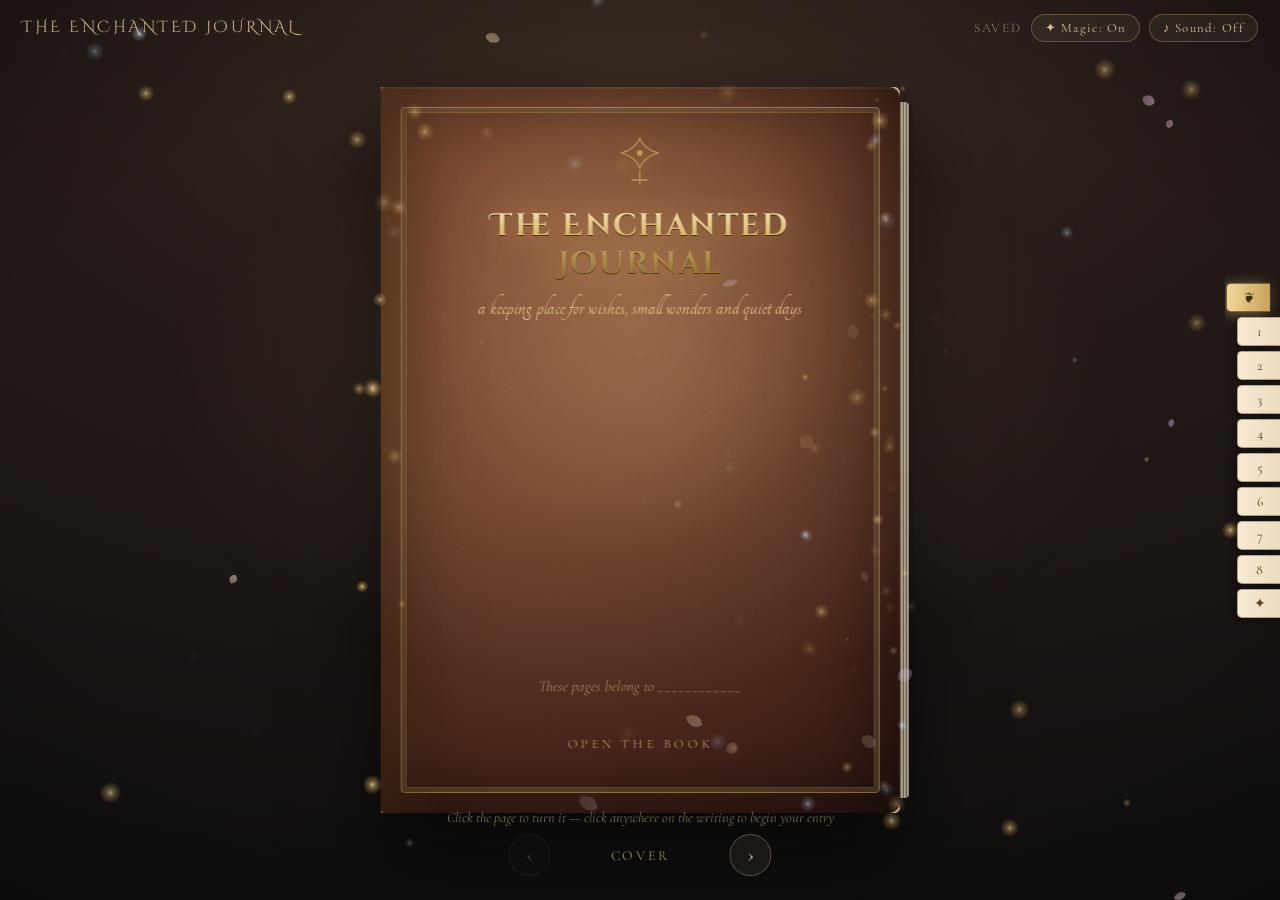
==== index.html @ a92bf06d "The Enchanted Journal — vintage animated web diary Realistic 3-D page flip, editable pages saved to " ====
<!DOCTYPE html>
<html lang="en">
<head>
<meta charset="utf-8">
<meta name="viewport" content="width=device-width, initial-scale=1, viewport-fit=cover">
<title>The Enchanted Journal</title>
<meta name="description" content="A vintage animated web journal — write on every page, turn the leaves, and watch petals and stardust drift across the spread.">
<link rel="preconnect" href="https://fonts.googleapis.com">
<link rel="preconnect" href="https://fonts.gstatic.com" crossorigin>
<link href="https://fonts.googleapis.com/css2?family=Cinzel+Decorative:wght@400;700&family=Cormorant+Garamond:ital,wght@0,400;0,500;0,600;1,400&family=Tangerine:wght@400;700&display=swap" rel="stylesheet">
<link rel="stylesheet" href="styles.css">
</head>
<body>

<canvas id="fx" aria-hidden="true"></canvas>

<div class="vignette" aria-hidden="true"></div>

<header class="topbar">
  <div class="brand">The Enchanted Journal</div>
  <div class="tools">
    <span id="saveState" class="save-state" role="status" aria-live="polite">Saved</span>
    <button id="fxToggle" class="tool-btn" type="button" title="Turn the magic up or down">✦ Magic: On</button>
    <button id="soundToggle" class="tool-btn" type="button" title="Page-turn sound">♪ Sound: Off</button>
  </div>
</header>

<main class="stage" id="stage">
  <div class="book" id="book">
    <div class="static-page static-left" aria-hidden="true"></div>
    <div class="static-page static-right" aria-hidden="true"></div>
    <div class="gutter" aria-hidden="true"></div>
    <!-- leaves injected by journal.js -->
  </div>
</main>

<nav class="tabs" id="tabs" aria-label="Journal pages"></nav>

<div class="controls">
  <button id="prevBtn" class="nav-btn" type="button" aria-label="Previous page">‹</button>
  <span id="pageLabel" class="page-label">Cover</span>
  <button id="nextBtn" class="nav-btn" type="button" aria-label="Next page">›</button>
</div>

<p class="hint" id="hint">Click the page to turn it — click anywhere on the writing to begin your entry</p>

<script src="content.js"></script>
<script src="journal.js"></script>
</body>
</html>
---- styles.css ----
/* ==================================================================
   The Enchanted Journal — vintage web diary
   ================================================================== */

:root{
  /* candlelit palette */
  --ink:        #4a3524;
  --ink-soft:   #7a6249;
  --paper-1:    #f6ead2;
  --paper-2:    #ecdcbd;
  --paper-3:    #e0cba4;
  --edge:       #c9ac7c;
  --leather-1:  #6b3f2a;
  --leather-2:  #45241a;
  --leather-3:  #2a1410;
  --gold-1:     #f2d79a;
  --gold:       #c9a25a;
  --gold-deep:  #8c6a2f;
  --rose:       #e8b8bd;
  --room-1:     #241a17;
  --room-2:     #12100f;

  --pw: 380px;   /* page width  — set by JS */
  --ph: 532px;   /* page height — set by JS */
  --flip: 1050ms;
}

*{ box-sizing:border-box; }

html,body{ height:100%; }

body{
  margin:0;
  font-family:'Cormorant Garamond', Georgia, 'Times New Roman', serif;
  color:var(--ink);
  background:
    radial-gradient(120% 90% at 50% 8%, #3a2a22 0%, var(--room-1) 42%, var(--room-2) 100%);
  overflow:hidden;
  -webkit-font-smoothing:antialiased;
  -webkit-tap-highlight-color:transparent;
}

/* ---------- ambient layers ---------- */

#fx{
  position:fixed; inset:0;
  width:100%; height:100%;
  z-index:5;
  pointer-events:none;
}

.vignette{
  position:fixed; inset:0; z-index:6; pointer-events:none;
  background:
    radial-gradient(70% 60% at 50% 45%, rgba(255,214,150,.10) 0%, rgba(0,0,0,0) 55%),
    radial-gradient(120% 100% at 50% 50%, rgba(0,0,0,0) 45%, rgba(0,0,0,.62) 100%);
  mix-blend-mode:normal;
}

/* ---------- chrome ---------- */

.topbar{
  position:fixed; top:0; left:0; right:0; z-index:20;
  display:flex; align-items:center; justify-content:space-between;
  gap:1rem;
  padding:.85rem 1.4rem;
  pointer-events:none;
}

.brand{
  font-family:'Cinzel Decorative', 'Cormorant Garamond', serif;
  font-size:.98rem;
  letter-spacing:.16em;
  text-transform:uppercase;
  color:#e6cfa4;
  text-shadow:0 0 18px rgba(230,190,120,.35);
  opacity:.85;
}

.tools{ display:flex; align-items:center; gap:.55rem; pointer-events:auto; }

.save-state{
  font-size:.82rem; letter-spacing:.14em; text-transform:uppercase;
  color:#cbb489; opacity:.6;
  transition:opacity .4s ease, color .4s ease;
}
.save-state.flash{ opacity:1; color:var(--gold-1); }

.tool-btn{
  font-family:inherit;
  font-size:.8rem; letter-spacing:.1em;
  color:#d8c096;
  background:rgba(255,238,200,.05);
  border:1px solid rgba(226,196,140,.28);
  border-radius:999px;
  padding:.32rem .8rem;
  cursor:pointer;
  transition:background .25s ease, border-color .25s ease, color .25s ease;
}
.tool-btn:hover{ background:rgba(255,238,200,.12); border-color:rgba(226,196,140,.55); color:var(--gold-1); }

/* ---------- stage & book ---------- */

.stage{
  position:absolute; inset:0;
  display:flex; align-items:center; justify-content:center;
  perspective:2600px;
  perspective-origin:50% 46%;
  z-index:3;
  overflow:hidden;
}

.book{
  position:relative;
  flex:0 0 auto;                 /* never let the flex row squash the spread */
  width:calc(var(--pw) * 2);
  height:var(--ph);
  transform-style:preserve-3d;
  transition:transform var(--flip) cubic-bezier(.42,.02,.24,1);
  filter:drop-shadow(0 38px 46px rgba(0,0,0,.62));
}

/* the block of paper visible underneath the turning leaves */
.static-page{
  position:absolute; top:0; width:var(--pw); height:var(--ph);
  background:
    radial-gradient(80% 70% at 50% 40%, var(--paper-1) 0%, var(--paper-2) 62%, var(--paper-3) 100%);
  border-radius:3px;
}
.static-left{  left:0;              box-shadow:inset -14px 0 26px -12px rgba(90,60,30,.55); border-radius:6px 3px 3px 6px; }
.static-right{ left:var(--pw);      box-shadow:inset  14px 0 26px -12px rgba(90,60,30,.55); border-radius:3px 6px 6px 3px; }
/* a closed book has no paper on the empty side — JS toggles these */
.static-page.hidden{ opacity:0; }

/* stacked page edges */
.static-left::after, .static-right::after{
  content:''; position:absolute; top:2%; bottom:2%; width:9px;
  background:repeating-linear-gradient(to right,
      rgba(180,150,105,.55) 0 1px, rgba(255,246,225,.75) 1px 3px);
  opacity:.85;
}
.static-left::after{  left:-9px;  border-radius:4px 0 0 4px; box-shadow:-2px 0 6px rgba(0,0,0,.35); }
.static-right::after{ right:-9px; border-radius:0 4px 4px 0; box-shadow: 2px 0 6px rgba(0,0,0,.35); }

.gutter{
  position:absolute; top:0; bottom:0; left:calc(var(--pw) - 26px);
  width:52px; z-index:60; pointer-events:none;
  background:linear-gradient(to right,
    rgba(0,0,0,0) 0%, rgba(74,48,24,.20) 34%, rgba(60,38,18,.34) 50%,
    rgba(74,48,24,.20) 66%, rgba(0,0,0,0) 100%);
  opacity:.9;
}
.book.at-cover .gutter, .book.at-end .gutter{ opacity:0; transition:opacity .4s ease; }

/* ---------- leaves ---------- */

.leaf{
  position:absolute; top:0; left:var(--pw);
  width:var(--pw); height:var(--ph);
  transform-origin:left center;
  transform-style:preserve-3d;
  transition:transform var(--flip) cubic-bezier(.42,.02,.24,1);
  will-change:transform;
}
.leaf.turned{ transform:rotateY(-180deg); }

.face{
  position:absolute; inset:0;
  backface-visibility:hidden;
  -webkit-backface-visibility:hidden;
  overflow:hidden;
  border-radius:3px 7px 7px 3px;
  background:
    radial-gradient(75% 65% at 46% 38%, var(--paper-1) 0%, var(--paper-2) 60%, var(--paper-3) 100%);
  box-shadow:inset 0 0 60px rgba(150,112,60,.24);
  display:flex; flex-direction:column;
}
.face.back{
  transform:rotateY(180deg);
  border-radius:7px 3px 3px 7px;
}

/* paper grain + foxing */
.face::before{
  content:''; position:absolute; inset:0; pointer-events:none;
  background-image:url("data:image/svg+xml;utf8,<svg xmlns='http://www.w3.org/2000/svg' width='220' height='220'><filter id='n'><feTurbulence type='fractalNoise' baseFrequency='.85' numOctaves='4' stitchTiles='stitch'/><feColorMatrix type='saturate' values='0'/></filter><rect width='220' height='220' filter='url(%23n)' opacity='.5'/></svg>");
  opacity:.28; mix-blend-mode:multiply;
}
.face::after{
  content:''; position:absolute; inset:0; pointer-events:none;
  background:
    radial-gradient(22% 26% at 8% 12%,  rgba(160,116,60,.20), rgba(0,0,0,0) 70%),
    radial-gradient(26% 20% at 92% 84%, rgba(150,106,52,.18), rgba(0,0,0,0) 70%),
    radial-gradient(18% 22% at 78% 14%, rgba(168,124,66,.14), rgba(0,0,0,0) 70%),
    radial-gradient(30% 34% at 12% 88%, rgba(150,110,58,.16), rgba(0,0,0,0) 70%);
  mix-blend-mode:multiply;
}

/* gutter shading baked into each face so the spread looks bound */
.face .gutter-shade{
  position:absolute; top:0; bottom:0; width:60px; pointer-events:none; z-index:3;
  background:linear-gradient(to right, rgba(90,58,26,.30), rgba(90,58,26,0));
}
.face.front .gutter-shade{ left:0; }
.face.back  .gutter-shade{ right:0; background:linear-gradient(to left, rgba(90,58,26,.30), rgba(90,58,26,0)); }

/* the moving shadow while a leaf turns */
.face .turn-shade{
  position:absolute; inset:0; z-index:9; pointer-events:none;
  background:linear-gradient(to right, rgba(50,30,10,.55), rgba(50,30,10,0) 60%);
  opacity:0;
}
.face.back .turn-shade{ background:linear-gradient(to left, rgba(50,30,10,.55), rgba(50,30,10,0) 60%); }
.leaf.turning .face.front .turn-shade{ animation:shadeOut var(--flip) cubic-bezier(.42,.02,.24,1); }
.leaf.turning .face.back  .turn-shade{ animation:shadeIn  var(--flip) cubic-bezier(.42,.02,.24,1); }
@keyframes shadeOut{ 0%{opacity:0} 45%{opacity:.85} 100%{opacity:0} }
@keyframes shadeIn { 0%{opacity:.9} 55%{opacity:.6} 100%{opacity:0} }

/* ---------- page content ---------- */

.page-inner{
  position:relative; z-index:4;
  flex:1;
  display:flex; flex-direction:column;
  padding:clamp(1.6rem, 4.2vh, 2.8rem) clamp(1.5rem, 3.2vw, 2.6rem) clamp(2.4rem, 5vh, 3rem);
}
.face.front .page-inner{ padding-left:clamp(2.2rem, 4.4vw, 3.4rem); }
.face.back  .page-inner{ padding-right:clamp(2.2rem, 4.4vw, 3.4rem); }

.page-head{ text-align:center; margin-bottom:.85rem; }

.page-title{
  font-family:'Cinzel Decorative', serif;
  font-weight:700;
  font-size:clamp(1.05rem, 2.1vh, 1.5rem);
  letter-spacing:.03em;
  color:#5c3f27;
  margin:0 0 .28rem;
  text-shadow:0 1px 0 rgba(255,248,230,.6);
}

.page-date{
  font-style:italic;
  font-size:clamp(.82rem, 1.5vh, 1rem);
  color:var(--ink-soft);
  opacity:.85;
}

.rule{
  width:62%; height:14px; margin:.5rem auto .9rem;
  opacity:.55;
  background:
    linear-gradient(to right, rgba(0,0,0,0), rgba(140,106,47,.75) 22%, rgba(140,106,47,.75) 78%, rgba(0,0,0,0)) center/100% 1px no-repeat;
  position:relative;
}
.rule::after{
  content:'✦';
  position:absolute; left:50%; top:50%; transform:translate(-50%,-52%);
  background:transparent; color:var(--gold-deep);
  font-size:.75rem;
  padding:0 .4rem;
  text-shadow:0 0 6px rgba(255,235,180,.9), 0 0 2px #f6ead2;
}

.entry{
  flex:1;
  overflow-y:auto;
  outline:none;
  font-size:clamp(.95rem, 1.95vh, 1.22rem);
  line-height:1.85;
  color:var(--ink);
  padding:.2rem .35rem .6rem;
  border-radius:4px;
  /* ruled lines, drawn to match the line-height */
  background-image:linear-gradient(to bottom, rgba(120,150,160,.20) 1px, rgba(0,0,0,0) 1px);
  background-size:100% 1.85em;
  background-position:0 1.62em;
  transition:box-shadow .3s ease, background-color .3s ease;
  scrollbar-width:thin;
  scrollbar-color:rgba(140,106,47,.45) transparent;
}
.entry::-webkit-scrollbar{ width:6px; }
.entry::-webkit-scrollbar-thumb{ background:rgba(140,106,47,.4); border-radius:99px; }
.entry p{ margin:0 0 1.05em; }
.entry:hover{ background-color:rgba(255,247,225,.28); }
.entry:focus{
  background-color:rgba(255,250,232,.55);
  box-shadow:0 0 0 1px rgba(190,152,86,.35), 0 0 26px rgba(240,205,140,.35);
}
.entry:empty::before{
  content:attr(data-prompt);
  color:var(--ink-soft);
  opacity:.45; font-style:italic;
}

.page-num{
  position:absolute; bottom:1.05rem; z-index:5;
  font-size:.86rem; letter-spacing:.22em;
  color:var(--ink-soft); opacity:.6;
  font-variant-numeric:oldstyle-nums;
}
.face.front .page-num{ right:1.9rem; }
.face.back  .page-num{ left:1.9rem; }

/* corner flourishes */
.flourish{
  position:absolute; width:52px; height:52px; z-index:2;
  opacity:.32; pointer-events:none;
  color:var(--gold-deep);
}
.flourish.tl{ top:12px; left:14px; }
.flourish.br{ bottom:12px; right:14px; transform:rotate(180deg); }
.face.back .flourish.tl{ left:auto; right:14px; transform:scaleX(-1); }
.face.back .flourish.br{ right:auto; left:14px;  transform:scaleX(-1) rotate(180deg); }

/* ---------- the cover ---------- */

.face.cover{
  background:
    radial-gradient(120% 100% at 30% 18%, #7b4a31 0%, var(--leather-1) 38%, var(--leather-2) 74%, var(--leather-3) 100%);
  box-shadow:inset 0 0 90px rgba(0,0,0,.6), inset 0 2px 0 rgba(255,200,150,.12);
  border-radius:4px 10px 10px 4px;
}
.face.cover::before{ opacity:.45; mix-blend-mode:overlay; }
.face.cover::after{
  background:
    radial-gradient(60% 50% at 50% 30%, rgba(255,205,140,.18), rgba(0,0,0,0) 70%);
  mix-blend-mode:screen;
}
.cover-inner{
  position:relative; z-index:4;
  flex:1; display:flex; flex-direction:column; align-items:center; justify-content:center;
  text-align:center; padding:3rem 2.2rem;
}
.cover-frame{
  position:absolute; inset:20px;
  border:1px solid rgba(226,190,120,.5);
  border-radius:4px;
  box-shadow:inset 0 0 0 4px rgba(0,0,0,.18), inset 0 0 0 5px rgba(226,190,120,.24);
  pointer-events:none;
}
.cover-title{
  font-family:'Cinzel Decorative', serif;
  font-weight:700;
  font-size:clamp(1.5rem, 3.4vh, 2.35rem);
  line-height:1.25;
  letter-spacing:.05em;
  margin:0 0 .7rem;
  background:linear-gradient(180deg, #fbe7b4 0%, var(--gold) 48%, #7d5c25 100%);
  -webkit-background-clip:text; background-clip:text;
  -webkit-text-fill-color:transparent;
  filter:drop-shadow(0 1px 0 rgba(0,0,0,.5)) drop-shadow(0 0 16px rgba(230,180,100,.45));
}
.cover-sub{
  font-family:'Tangerine', cursive;
  font-size:clamp(1.35rem, 2.9vh, 2rem);
  color:#e7c894; opacity:.92; margin:0 0 1.4rem;
  text-shadow:0 0 14px rgba(220,170,100,.4);
}
.cover-owner{
  font-style:italic; font-size:.95rem; color:#c9a879; opacity:.7;
  margin-top:auto;
}
.cover-crest{ color:var(--gold); opacity:.85; margin-bottom:1.1rem; filter:drop-shadow(0 0 10px rgba(230,180,100,.5)); }
.cover-open{
  margin-top:1.6rem;
  font-size:.8rem; letter-spacing:.28em; text-transform:uppercase;
  color:#dcbb84; opacity:.75;
  animation:breathe 3.4s ease-in-out infinite;
}
@keyframes breathe{ 0%,100%{opacity:.35} 50%{opacity:.9} }

/* inside of the front board */
.face.board{
  background:
    radial-gradient(90% 80% at 50% 40%, #6d4530 0%, var(--leather-2) 70%, var(--leather-3) 100%);
  box-shadow:inset 0 0 80px rgba(0,0,0,.65);
}
.board-inner{
  position:relative; z-index:4; flex:1;
  display:flex; align-items:center; justify-content:center; padding:2.4rem;
}
.bookplate{
  width:78%; padding:1.6rem 1.4rem;
  background:radial-gradient(80% 70% at 50% 40%, var(--paper-1), var(--paper-3));
  border:1px solid rgba(120,88,44,.5);
  box-shadow:0 10px 26px rgba(0,0,0,.5);
  text-align:center;
  transform:rotate(-1.1deg);
}
.bookplate h3{
  font-family:'Cinzel Decorative', serif; font-size:.92rem; letter-spacing:.14em;
  margin:0 0 .5rem; color:#5c3f27; text-transform:uppercase;
}
.bookplate p{ font-family:'Tangerine', cursive; font-size:1.9rem; margin:0; color:#6b4a2c; }

/* the closing page */
.face.finale .page-inner{ align-items:center; justify-content:center; text-align:center; }
.finale-title{
  font-family:'Cinzel Decorative', serif; font-weight:700;
  font-size:clamp(1.4rem, 3vh, 2rem);
  color:#5c3f27; margin:0 0 .5rem;
  text-shadow:0 1px 0 rgba(255,248,230,.7);
}
.finale-line{ font-family:'Tangerine', cursive; font-size:clamp(1.5rem,3vh,2.1rem); color:#7a5732; margin:0 0 2rem; }
.finale-actions{ display:flex; flex-wrap:wrap; gap:.7rem; justify-content:center; }
.ink-btn{
  font-family:'Cormorant Garamond', serif;
  font-size:1rem; letter-spacing:.06em;
  color:#5c3f27;
  background:linear-gradient(180deg, rgba(255,250,235,.7), rgba(233,213,175,.7));
  border:1px solid rgba(140,106,47,.55);
  border-radius:2px;
  padding:.5rem 1.15rem;
  cursor:pointer;
  box-shadow:0 2px 0 rgba(140,106,47,.25);
  transition:transform .2s ease, box-shadow .25s ease, background .25s ease;
}
.ink-btn:hover{
  transform:translateY(-1px);
  background:linear-gradient(180deg, #fffaf0, #eeddbc);
  box-shadow:0 4px 14px rgba(120,84,30,.35);
}

/* ---------- numbered tabs ---------- */

.tabs{
  position:fixed; right:0; top:50%; transform:translateY(-50%);
  z-index:22;
  display:flex; flex-direction:column; gap:5px;
  padding:.6rem .5rem .6rem .2rem;
  max-height:76vh; overflow-y:auto;
  scrollbar-width:none;
}
.tabs::-webkit-scrollbar{ display:none; }

.tab{
  font-family:'Cormorant Garamond', serif;
  font-size:.86rem;
  min-width:36px; height:29px;
  display:flex; align-items:center; justify-content:center;
  color:#5b4025;
  background:linear-gradient(to left, var(--paper-2), var(--paper-1));
  border:1px solid rgba(120,88,44,.45);
  border-right:none;
  border-radius:5px 0 0 5px;
  cursor:pointer;
  box-shadow:-3px 2px 8px rgba(0,0,0,.4);
  transition:transform .22s cubic-bezier(.3,1.4,.5,1), background .25s ease, color .25s ease, min-width .22s ease;
  transform:translateX(9px);
}
.tab:hover{ transform:translateX(0); background:linear-gradient(to left, #fff5df, #fffdf6); }
.tab.active{
  transform:translateX(-2px);
  min-width:44px;
  background:linear-gradient(to left, var(--gold), var(--gold-1));
  color:#3f2c14;
  border-color:rgba(90,64,24,.7);
  box-shadow:-3px 2px 14px rgba(240,200,120,.45);
}
.tab.tab-cover, .tab.tab-end{ font-size:.9rem; }

/* ---------- bottom controls ---------- */

.controls{
  position:fixed; bottom:1.5rem; left:50%; transform:translateX(-50%);
  z-index:22;
  display:flex; align-items:center; gap:1.1rem;
}
.nav-btn{
  width:42px; height:42px;
  display:flex; align-items:center; justify-content:center;
  font-size:1.5rem; line-height:1;
  font-family:'Cormorant Garamond', serif;
  color:#e3c795;
  background:rgba(255,238,200,.06);
  border:1px solid rgba(226,196,140,.32);
  border-radius:50%;
  cursor:pointer;
  transition:background .25s ease, color .25s ease, border-color .25s ease, transform .2s ease;
}
.nav-btn:hover:not(:disabled){ background:rgba(255,238,200,.16); color:var(--gold-1); transform:translateY(-2px); }
.nav-btn:disabled{ opacity:.25; cursor:default; }
.page-label{
  min-width:9rem; text-align:center;
  font-size:.86rem; letter-spacing:.2em; text-transform:uppercase;
  color:#cbb489; opacity:.75;
}

.hint{
  position:fixed; bottom:4.6rem; left:50%; transform:translateX(-50%);
  z-index:21; margin:0;
  font-style:italic; font-size:.9rem; color:#c6ab7e; opacity:.6;
  text-align:center; padding:0 1rem;
  transition:opacity .6s ease;
  pointer-events:none;
}
.hint.gone{ opacity:0; }

/* a warm glow on the outer corner, so it reads as "turnable" */
.corner-cue{
  position:absolute; bottom:0; z-index:8; pointer-events:none;
  width:92px; height:92px; opacity:0;
  transition:opacity .35s ease;
}
.face.front .corner-cue{ right:0; background:radial-gradient(circle at 100% 100%, rgba(255,232,178,.75), rgba(255,232,178,0) 68%); }
.face.back  .corner-cue{ left:0;  background:radial-gradient(circle at 0% 100%,   rgba(255,232,178,.75), rgba(255,232,178,0) 68%); }
.face:hover .corner-cue{ opacity:1; }
.face.cover:hover .corner-cue{ opacity:.55; }

/* ---------- responsive ---------- */

/* one page at a time — the tabs become a strip under the book */
body.single .tabs{
  top:auto; right:auto;
  bottom:3.55rem; left:50%;
  transform:translateX(-50%);
  flex-direction:row;
  max-width:94vw; max-height:none;
  overflow-x:auto; overflow-y:hidden;
  padding:.3rem .4rem;
  gap:4px;
}
body.single .tab{
  transform:translateY(6px);
  min-width:30px; height:27px;
  border:1px solid rgba(120,88,44,.45);
  border-bottom:none;
  border-radius:5px 5px 0 0;
  background:linear-gradient(to top, var(--paper-2), var(--paper-1));
  box-shadow:0 -3px 8px rgba(0,0,0,.4);
  flex:0 0 auto;
}
body.single .tab.active{ transform:translateY(-1px); min-width:36px; background:linear-gradient(to top, var(--gold), var(--gold-1)); }
body.single .hint{ display:none; }
body.single .brand{ font-size:.72rem; letter-spacing:.1em; }
body.single .controls{ bottom:.85rem; }

@media (max-width:860px){
  .topbar{ padding:.5rem .7rem; }
  .tool-btn{ font-size:.68rem; padding:.25rem .55rem; letter-spacing:.06em; }
  .save-state{ display:none; }
  .controls{ gap:.7rem; }
  .nav-btn{ width:38px; height:38px; font-size:1.3rem; }
  .page-label{ min-width:8rem; font-size:.7rem; letter-spacing:.12em; }
}
@media (max-width:520px){
  .brand{ display:none; }          /* the cover already carries the title */
  .topbar{ justify-content:flex-end; }
}

@media (prefers-reduced-motion:reduce){
  .book, .leaf{ transition-duration:1ms; }
  .cover-open{ animation:none; opacity:.7; }
}
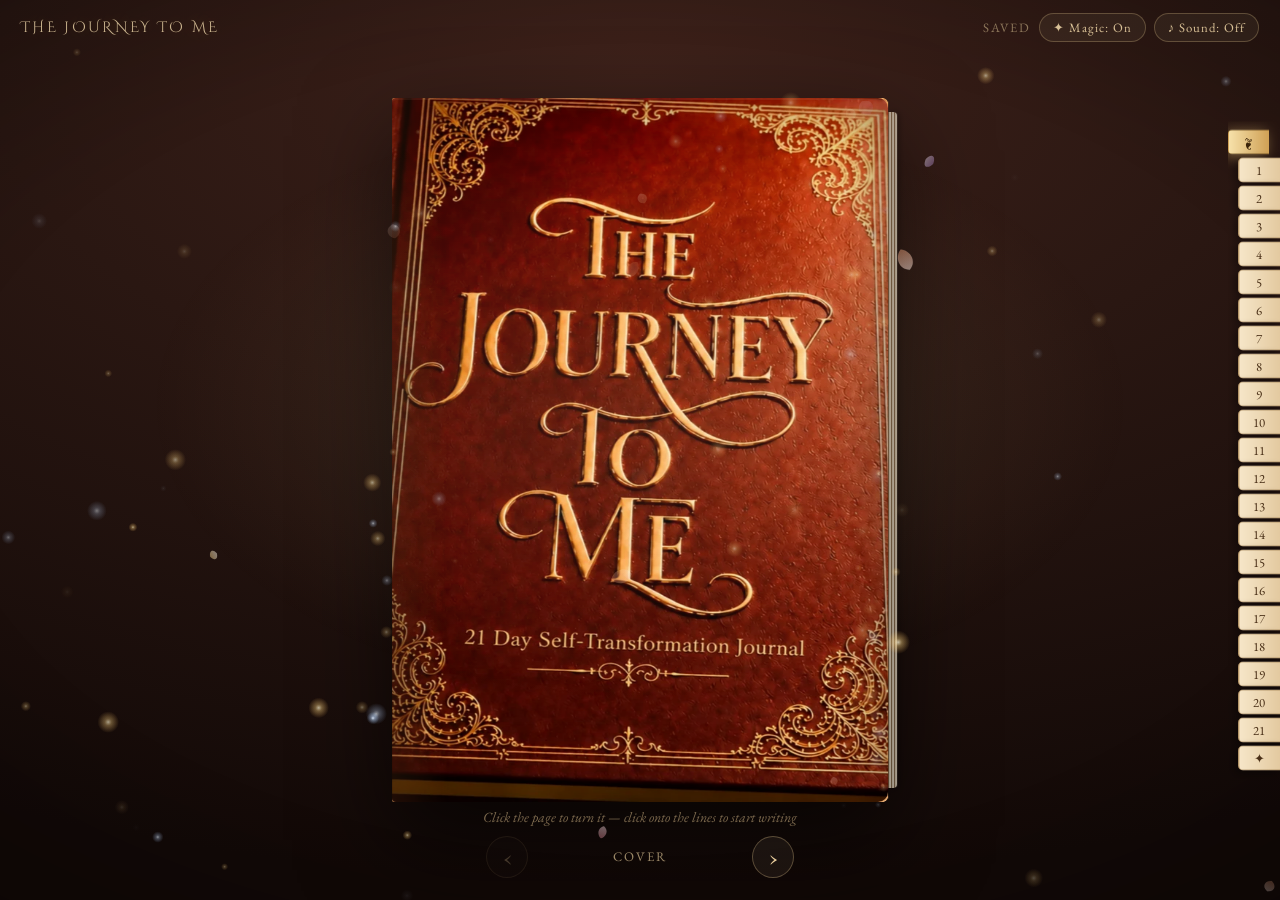
==== commit f265def2: "Rebuild as The Journey to Me — the client's real 21-day journal - all 21 days transcribed from the c" ====
--- a/index.html
+++ b/index.html
@@ -2,25 +2,32 @@
 <html lang="en">
 <head>
 <meta charset="utf-8">
-<meta name="viewport" content="width=device-width, initial-scale=1, viewport-fit=cover">
-<title>The Enchanted Journal</title>
-<meta name="description" content="A vintage animated web journal — write on every page, turn the leaves, and watch petals and stardust drift across the spread.">
+<meta name="viewport" content="width=device-width, initial-scale=1, viewport-fit=cover, maximum-scale=1">
+<title>The Journey to Me — 21 Day Self-Transformation Journal</title>
+<meta name="description" content="The Journey to Me: a 21 day self-transformation journal you can write in, keep, and carry with you.">
+<meta name="theme-color" content="#2a1410">
+<meta name="apple-mobile-web-app-capable" content="yes">
+<meta name="apple-mobile-web-app-status-bar-style" content="black-translucent">
+<meta name="apple-mobile-web-app-title" content="Journey to Me">
+<link rel="manifest" href="manifest.webmanifest">
+<link rel="apple-touch-icon" href="assets/icon-180.png">
+<link rel="icon" href="assets/icon-192.png">
 <link rel="preconnect" href="https://fonts.googleapis.com">
 <link rel="preconnect" href="https://fonts.gstatic.com" crossorigin>
-<link href="https://fonts.googleapis.com/css2?family=Cinzel+Decorative:wght@400;700&family=Cormorant+Garamond:ital,wght@0,400;0,500;0,600;1,400&family=Tangerine:wght@400;700&display=swap" rel="stylesheet">
+<link href="https://fonts.googleapis.com/css2?family=Cinzel+Decorative:wght@400;700&family=EB+Garamond:ital,wght@0,400;0,500;0,600;1,400&family=Pinyon+Script&display=swap" rel="stylesheet">
 <link rel="stylesheet" href="styles.css">
 </head>
 <body>
 
 <canvas id="fx" aria-hidden="true"></canvas>
-
 <div class="vignette" aria-hidden="true"></div>
 
 <header class="topbar">
-  <div class="brand">The Enchanted Journal</div>
+  <div class="brand">The Journey to Me</div>
   <div class="tools">
     <span id="saveState" class="save-state" role="status" aria-live="polite">Saved</span>
-    <button id="fxToggle" class="tool-btn" type="button" title="Turn the magic up or down">✦ Magic: On</button>
+    <button id="installBtn" class="tool-btn install" type="button" hidden>⤓ Install</button>
+    <button id="fxToggle" class="tool-btn" type="button" title="Petals and stardust">✦ Magic: On</button>
     <button id="soundToggle" class="tool-btn" type="button" title="Page-turn sound">♪ Sound: Off</button>
   </div>
 </header>
@@ -42,7 +49,15 @@
   <button id="nextBtn" class="nav-btn" type="button" aria-label="Next page">›</button>
 </div>
 
-<p class="hint" id="hint">Click the page to turn it — click anywhere on the writing to begin your entry</p>
+<p class="hint" id="hint">Click the page to turn it — click onto the lines to start writing</p>
+
+<div class="sheet" id="installSheet" hidden>
+  <div class="sheet-card">
+    <h3>Keep this journal on your device</h3>
+    <p id="installBody"></p>
+    <button class="ink-btn" type="button" id="installClose">Close</button>
+  </div>
+</div>
 
 <script src="content.js"></script>
 <script src="journal.js"></script>
--- a/styles.css
+++ b/styles.css
@@ -1,118 +1,99 @@
 /* ==================================================================
-   The Enchanted Journal — vintage web diary
+   The Journey to Me — 21 Day Self-Transformation Journal
+   Palette, paper and border taken from the client's own PDF.
    ================================================================== */
 
 :root{
-  /* candlelit palette */
-  --ink:        #4a3524;
-  --ink-soft:   #7a6249;
-  --paper-1:    #f6ead2;
-  --paper-2:    #ecdcbd;
-  --paper-3:    #e0cba4;
+  --ink:        #241a12;
+  --ink-soft:   #6b5238;
+  --paper-tint: #e6c79a;
   --edge:       #c9ac7c;
-  --leather-1:  #6b3f2a;
-  --leather-2:  #45241a;
-  --leather-3:  #2a1410;
-  --gold-1:     #f2d79a;
-  --gold:       #c9a25a;
-  --gold-deep:  #8c6a2f;
-  --rose:       #e8b8bd;
-  --room-1:     #241a17;
-  --room-2:     #12100f;
-
-  --pw: 380px;   /* page width  — set by JS */
-  --ph: 532px;   /* page height — set by JS */
+  --leather-1:  #8d3b28;
+  --leather-2:  #6d2418;
+  --leather-3:  #43120c;
+  --gold-1:     #f7e2ab;
+  --gold:       #cfa055;
+  --gold-deep:  #8a6323;
+  --room-1:     #2a1712;
+  --room-2:     #120907;
+
+  --pw: 380px;
+  --ph: 540px;
   --flip: 1050ms;
 }
 
 *{ box-sizing:border-box; }
-
 html,body{ height:100%; }
 
 body{
   margin:0;
-  font-family:'Cormorant Garamond', Georgia, 'Times New Roman', serif;
+  font-family:'EB Garamond', Georgia, 'Times New Roman', serif;
   color:var(--ink);
-  background:
-    radial-gradient(120% 90% at 50% 8%, #3a2a22 0%, var(--room-1) 42%, var(--room-2) 100%);
+  background:radial-gradient(120% 90% at 50% 8%, #3d211a 0%, var(--room-1) 42%, var(--room-2) 100%);
   overflow:hidden;
   -webkit-font-smoothing:antialiased;
   -webkit-tap-highlight-color:transparent;
 }
 
-/* ---------- ambient layers ---------- */
-
-#fx{
-  position:fixed; inset:0;
-  width:100%; height:100%;
-  z-index:5;
-  pointer-events:none;
-}
+/* ---------- ambient ---------- */
+
+#fx{ position:fixed; inset:0; width:100%; height:100%; z-index:5; pointer-events:none; }
 
 .vignette{
   position:fixed; inset:0; z-index:6; pointer-events:none;
   background:
     radial-gradient(70% 60% at 50% 45%, rgba(255,214,150,.10) 0%, rgba(0,0,0,0) 55%),
     radial-gradient(120% 100% at 50% 50%, rgba(0,0,0,0) 45%, rgba(0,0,0,.62) 100%);
-  mix-blend-mode:normal;
 }
 
 /* ---------- chrome ---------- */
 
 .topbar{
   position:fixed; top:0; left:0; right:0; z-index:20;
-  display:flex; align-items:center; justify-content:space-between;
-  gap:1rem;
-  padding:.85rem 1.4rem;
+  display:flex; align-items:center; justify-content:space-between; gap:1rem;
+  padding:.8rem 1.3rem;
+  padding-top:max(.8rem, env(safe-area-inset-top));
   pointer-events:none;
 }
-
 .brand{
-  font-family:'Cinzel Decorative', 'Cormorant Garamond', serif;
-  font-size:.98rem;
-  letter-spacing:.16em;
-  text-transform:uppercase;
-  color:#e6cfa4;
+  font-family:'Cinzel Decorative', serif;
+  font-size:.92rem; letter-spacing:.16em; text-transform:uppercase;
+  color:#e6cfa4; opacity:.85; white-space:nowrap;
   text-shadow:0 0 18px rgba(230,190,120,.35);
-  opacity:.85;
-}
-
-.tools{ display:flex; align-items:center; gap:.55rem; pointer-events:auto; }
+}
+.tools{ display:flex; align-items:center; gap:.5rem; pointer-events:auto; flex-wrap:wrap; justify-content:flex-end; }
 
 .save-state{
-  font-size:.82rem; letter-spacing:.14em; text-transform:uppercase;
-  color:#cbb489; opacity:.6;
-  transition:opacity .4s ease, color .4s ease;
+  font-size:.8rem; letter-spacing:.14em; text-transform:uppercase;
+  color:#cbb489; opacity:.6; transition:opacity .4s ease, color .4s ease;
 }
 .save-state.flash{ opacity:1; color:var(--gold-1); }
 
 .tool-btn{
-  font-family:inherit;
-  font-size:.8rem; letter-spacing:.1em;
+  font-family:inherit; font-size:.8rem; letter-spacing:.08em;
   color:#d8c096;
   background:rgba(255,238,200,.05);
   border:1px solid rgba(226,196,140,.28);
   border-radius:999px;
-  padding:.32rem .8rem;
-  cursor:pointer;
+  padding:.32rem .8rem; cursor:pointer;
+  white-space:nowrap;
   transition:background .25s ease, border-color .25s ease, color .25s ease;
 }
 .tool-btn:hover{ background:rgba(255,238,200,.12); border-color:rgba(226,196,140,.55); color:var(--gold-1); }
-
-/* ---------- stage & book ---------- */
+.tool-btn.install{ color:var(--gold-1); border-color:rgba(226,196,140,.6); background:rgba(207,160,85,.16); }
+
+/* ---------- stage and book ---------- */
 
 .stage{
   position:absolute; inset:0;
   display:flex; align-items:center; justify-content:center;
-  perspective:2600px;
-  perspective-origin:50% 46%;
-  z-index:3;
-  overflow:hidden;
+  perspective:2600px; perspective-origin:50% 46%;
+  z-index:3; overflow:hidden;
 }
 
 .book{
   position:relative;
-  flex:0 0 auto;                 /* never let the flex row squash the spread */
+  flex:0 0 auto;
   width:calc(var(--pw) * 2);
   height:var(--ph);
   transform-style:preserve-3d;
@@ -120,23 +101,20 @@
   filter:drop-shadow(0 38px 46px rgba(0,0,0,.62));
 }
 
-/* the block of paper visible underneath the turning leaves */
 .static-page{
   position:absolute; top:0; width:var(--pw); height:var(--ph);
-  background:
-    radial-gradient(80% 70% at 50% 40%, var(--paper-1) 0%, var(--paper-2) 62%, var(--paper-3) 100%);
+  background:var(--paper-tint) url("assets/paper.webp") center/cover no-repeat;
   border-radius:3px;
-}
-.static-left{  left:0;              box-shadow:inset -14px 0 26px -12px rgba(90,60,30,.55); border-radius:6px 3px 3px 6px; }
-.static-right{ left:var(--pw);      box-shadow:inset  14px 0 26px -12px rgba(90,60,30,.55); border-radius:3px 6px 6px 3px; }
-/* a closed book has no paper on the empty side — JS toggles these */
-.static-page.hidden{ opacity:0; }
-
-/* stacked page edges */
+  transition:opacity .45s ease;
+}
+.static-page.hidden{ opacity:0; transition:opacity .12s ease; }
+.static-left{  left:0;         box-shadow:inset -14px 0 26px -12px rgba(90,60,30,.55); border-radius:6px 3px 3px 6px; }
+.static-right{ left:var(--pw); box-shadow:inset  14px 0 26px -12px rgba(90,60,30,.55); border-radius:3px 6px 6px 3px; }
+
 .static-left::after, .static-right::after{
   content:''; position:absolute; top:2%; bottom:2%; width:9px;
   background:repeating-linear-gradient(to right,
-      rgba(180,150,105,.55) 0 1px, rgba(255,246,225,.75) 1px 3px);
+      rgba(170,138,92,.55) 0 1px, rgba(252,240,216,.75) 1px 3px);
   opacity:.85;
 }
 .static-left::after{  left:-9px;  border-radius:4px 0 0 4px; box-shadow:-2px 0 6px rgba(0,0,0,.35); }
@@ -146,9 +124,8 @@
   position:absolute; top:0; bottom:0; left:calc(var(--pw) - 26px);
   width:52px; z-index:60; pointer-events:none;
   background:linear-gradient(to right,
-    rgba(0,0,0,0) 0%, rgba(74,48,24,.20) 34%, rgba(60,38,18,.34) 50%,
-    rgba(74,48,24,.20) 66%, rgba(0,0,0,0) 100%);
-  opacity:.9;
+    rgba(0,0,0,0) 0%, rgba(74,42,18,.20) 34%, rgba(60,32,12,.34) 50%,
+    rgba(74,42,18,.20) 66%, rgba(0,0,0,0) 100%);
 }
 .book.at-cover .gutter, .book.at-end .gutter{ opacity:0; transition:opacity .4s ease; }
 
@@ -163,389 +140,396 @@
   will-change:transform;
 }
 .leaf.turned{ transform:rotateY(-180deg); }
+/* leaves buried deep in the stack are fully hidden behind their neighbours */
+.leaf.far{ visibility:hidden; }
 
 .face{
   position:absolute; inset:0;
-  backface-visibility:hidden;
-  -webkit-backface-visibility:hidden;
+  backface-visibility:hidden; -webkit-backface-visibility:hidden;
   overflow:hidden;
   border-radius:3px 7px 7px 3px;
-  background:
-    radial-gradient(75% 65% at 46% 38%, var(--paper-1) 0%, var(--paper-2) 60%, var(--paper-3) 100%);
-  box-shadow:inset 0 0 60px rgba(150,112,60,.24);
+  background:var(--paper-tint) url("assets/paper.webp") center/cover no-repeat;
+  box-shadow:inset 0 0 60px rgba(120,80,36,.22);
   display:flex; flex-direction:column;
 }
-.face.back{
-  transform:rotateY(180deg);
-  border-radius:7px 3px 3px 7px;
-}
-
-/* paper grain + foxing */
-.face::before{
-  content:''; position:absolute; inset:0; pointer-events:none;
-  background-image:url("data:image/svg+xml;utf8,<svg xmlns='http://www.w3.org/2000/svg' width='220' height='220'><filter id='n'><feTurbulence type='fractalNoise' baseFrequency='.85' numOctaves='4' stitchTiles='stitch'/><feColorMatrix type='saturate' values='0'/></filter><rect width='220' height='220' filter='url(%23n)' opacity='.5'/></svg>");
-  opacity:.28; mix-blend-mode:multiply;
-}
-.face::after{
-  content:''; position:absolute; inset:0; pointer-events:none;
-  background:
-    radial-gradient(22% 26% at 8% 12%,  rgba(160,116,60,.20), rgba(0,0,0,0) 70%),
-    radial-gradient(26% 20% at 92% 84%, rgba(150,106,52,.18), rgba(0,0,0,0) 70%),
-    radial-gradient(18% 22% at 78% 14%, rgba(168,124,66,.14), rgba(0,0,0,0) 70%),
-    radial-gradient(30% 34% at 12% 88%, rgba(150,110,58,.16), rgba(0,0,0,0) 70%);
-  mix-blend-mode:multiply;
-}
-
-/* gutter shading baked into each face so the spread looks bound */
+.face.back{ transform:rotateY(180deg); border-radius:7px 3px 3px 7px; }
+
+/* backface-visibility hides the away-facing side but Chromium still HIT-TESTS
+   it, so a click on a left-hand page landed on the invisible front face of the
+   same leaf — writing would not focus and "back a page" turned forward.
+   Only the side actually facing the reader may take a click. */
+.leaf .face.front{ pointer-events:auto; }
+.leaf .face.back { pointer-events:none; }
+.leaf.turned .face.front{ pointer-events:none; }
+.leaf.turned .face.back { pointer-events:auto; }
+
 .face .gutter-shade{
-  position:absolute; top:0; bottom:0; width:60px; pointer-events:none; z-index:3;
-  background:linear-gradient(to right, rgba(90,58,26,.30), rgba(90,58,26,0));
+  position:absolute; top:0; bottom:0; width:56px; pointer-events:none; z-index:3;
+  background:linear-gradient(to right, rgba(80,46,18,.28), rgba(80,46,18,0));
 }
 .face.front .gutter-shade{ left:0; }
-.face.back  .gutter-shade{ right:0; background:linear-gradient(to left, rgba(90,58,26,.30), rgba(90,58,26,0)); }
-
-/* the moving shadow while a leaf turns */
+.face.back  .gutter-shade{ right:0; background:linear-gradient(to left, rgba(80,46,18,.28), rgba(80,46,18,0)); }
+
 .face .turn-shade{
-  position:absolute; inset:0; z-index:9; pointer-events:none;
-  background:linear-gradient(to right, rgba(50,30,10,.55), rgba(50,30,10,0) 60%);
-  opacity:0;
-}
-.face.back .turn-shade{ background:linear-gradient(to left, rgba(50,30,10,.55), rgba(50,30,10,0) 60%); }
+  position:absolute; inset:0; z-index:9; pointer-events:none; opacity:0;
+  background:linear-gradient(to right, rgba(46,24,8,.55), rgba(46,24,8,0) 60%);
+}
+.face.back .turn-shade{ background:linear-gradient(to left, rgba(46,24,8,.55), rgba(46,24,8,0) 60%); }
 .leaf.turning .face.front .turn-shade{ animation:shadeOut var(--flip) cubic-bezier(.42,.02,.24,1); }
 .leaf.turning .face.back  .turn-shade{ animation:shadeIn  var(--flip) cubic-bezier(.42,.02,.24,1); }
-@keyframes shadeOut{ 0%{opacity:0} 45%{opacity:.85} 100%{opacity:0} }
-@keyframes shadeIn { 0%{opacity:.9} 55%{opacity:.6} 100%{opacity:0} }
+@keyframes shadeOut{ 0%{opacity:0} 45%{opacity:.62} 100%{opacity:0} }
+@keyframes shadeIn { 0%{opacity:.72} 55%{opacity:.45} 100%{opacity:0} }
+
+.corner-cue{
+  position:absolute; bottom:0; z-index:8; pointer-events:none;
+  width:92px; height:92px; opacity:0; transition:opacity .35s ease;
+}
+.face.front .corner-cue{ right:0; background:radial-gradient(circle at 100% 100%, rgba(255,232,178,.7), rgba(255,232,178,0) 68%); }
+.face.back  .corner-cue{ left:0;  background:radial-gradient(circle at 0% 100%,   rgba(255,232,178,.7), rgba(255,232,178,0) 68%); }
+.face:hover .corner-cue{ opacity:1; }
+
+/* the ornate border lifted from the client's own pages */
+.page-frame{
+  position:absolute; inset:2.5% 3.5%;
+  z-index:2; pointer-events:none;
+  background:url("assets/frame.webp") center/100% 100% no-repeat;
+  opacity:.72;
+}
 
 /* ---------- page content ---------- */
 
 .page-inner{
-  position:relative; z-index:4;
-  flex:1;
+  position:relative; z-index:4; flex:1;
   display:flex; flex-direction:column;
-  padding:clamp(1.6rem, 4.2vh, 2.8rem) clamp(1.5rem, 3.2vw, 2.6rem) clamp(2.4rem, 5vh, 3rem);
-}
-.face.front .page-inner{ padding-left:clamp(2.2rem, 4.4vw, 3.4rem); }
-.face.back  .page-inner{ padding-right:clamp(2.2rem, 4.4vw, 3.4rem); }
-
-.page-head{ text-align:center; margin-bottom:.85rem; }
-
-.page-title{
-  font-family:'Cinzel Decorative', serif;
-  font-weight:700;
-  font-size:clamp(1.05rem, 2.1vh, 1.5rem);
-  letter-spacing:.03em;
-  color:#5c3f27;
-  margin:0 0 .28rem;
-  text-shadow:0 1px 0 rgba(255,248,230,.6);
-}
-
-.page-date{
-  font-style:italic;
-  font-size:clamp(.82rem, 1.5vh, 1rem);
-  color:var(--ink-soft);
-  opacity:.85;
-}
-
-.rule{
-  width:62%; height:14px; margin:.5rem auto .9rem;
-  opacity:.55;
-  background:
-    linear-gradient(to right, rgba(0,0,0,0), rgba(140,106,47,.75) 22%, rgba(140,106,47,.75) 78%, rgba(0,0,0,0)) center/100% 1px no-repeat;
-  position:relative;
-}
-.rule::after{
-  content:'✦';
-  position:absolute; left:50%; top:50%; transform:translate(-50%,-52%);
-  background:transparent; color:var(--gold-deep);
-  font-size:.75rem;
-  padding:0 .4rem;
-  text-shadow:0 0 6px rgba(255,235,180,.9), 0 0 2px #f6ead2;
-}
+  padding:clamp(1.5rem, 4vh, 2.5rem) clamp(1.4rem, 3.2vw, 2.3rem) clamp(1.6rem, 4vh, 2.4rem);
+}
+.face.front .page-inner{ padding-left:clamp(2rem, 4.4vw, 3rem); }
+.face.back  .page-inner{ padding-right:clamp(2rem, 4.4vw, 3rem); }
+.page-inner.centred{ align-items:center; justify-content:center; text-align:center; }
+
+/* Pages carrying the ornate border must clear it — and the corner flourishes
+   reach much further in than the rules do, so the top and bottom need more
+   room than the sides. */
+.face.framed .page-inner{ padding:13% 9% 11.5%; }
+.face.framed.front .page-inner{ padding-left:11%; }
+.face.framed.back  .page-inner{ padding-right:11%; }
+.face.framed .script-title{ font-size:clamp(1.35rem, 3.1vh, 2.1rem); }
+
+.script-title{
+  font-family:'Pinyon Script', cursive;
+  font-weight:400;
+  font-size:clamp(1.6rem, 3.6vh, 2.5rem);
+  line-height:1.15;
+  color:#2b1c10;
+  text-align:center;
+  margin:0 0 .9rem;
+}
+.script-title.small{ font-size:clamp(1.35rem, 3vh, 2.05rem); margin-bottom:.7rem; }
+
+p{ margin:0 0 .85em; }
+
+.scroller{
+  flex:1; overflow-y:auto;
+  font-size:clamp(.9rem, 1.85vh, 1.15rem);
+  line-height:1.62;
+  padding-right:.3rem;
+  scrollbar-width:thin;
+  scrollbar-color:rgba(140,96,40,.4) transparent;
+}
+.scroller::-webkit-scrollbar{ width:5px; }
+.scroller::-webkit-scrollbar-thumb{ background:rgba(140,96,40,.4); border-radius:99px; }
+
+/* ---- This Book Belongs to ---- */
+.plate-title{
+  font-family:'Pinyon Script', cursive;
+  font-size:clamp(1.7rem, 4vh, 2.7rem);
+  margin:0 0 .3rem; color:#2b1c10; font-weight:400;
+}
+.plate-orn{ color:var(--gold-deep); font-size:1.2rem; opacity:.8; margin-bottom:2.2rem; }
+.plate-line{ width:76%; border-bottom:1.5px solid rgba(60,38,16,.6); padding-bottom:.15rem; }
+.name-field{
+  display:block; min-height:1.7em;
+  font-family:'Pinyon Script', cursive;
+  font-size:clamp(1.3rem, 3vh, 2rem);
+  color:#3a2412; outline:none; text-align:center;
+}
+.name-field:empty::before{ content:attr(data-prompt); opacity:.32; }
+
+/* ---- Table of Contents ---- */
+.toc{ list-style:none; margin:0; padding:0 .2rem 0 0; }
+.toc li{ margin:0; }
+.toc-link{
+  display:block; width:100%; text-align:center;
+  font-family:inherit; font-size:clamp(.72rem, 1.5vh, .95rem);
+  line-height:1.28;
+  color:var(--ink); background:none; border:0; cursor:pointer;
+  padding:.1rem .2rem; border-radius:3px;
+  transition:background .2s ease, color .2s ease;
+}
+.toc-link em{ font-style:italic; font-weight:600; }
+.toc-link:hover{ background:rgba(207,160,85,.22); color:#2b1608; }
+
+/* ---- a day's prompt page ---- */
+.page-inner.prompt{ padding-left:0; padding-right:clamp(1.2rem, 3vw, 2rem); }
+.face.back .page-inner.prompt{ padding-right:clamp(1.2rem, 3vw, 2rem); }
+
+.day-flower{
+  position:absolute; left:1.5%; top:1.5%;
+  height:97%; width:auto; max-width:26%;
+  object-fit:contain; object-position:top left;
+  pointer-events:none;
+  filter:drop-shadow(3px 4px 5px rgba(60,34,12,.32));
+}
+.prompt-body{
+  margin-left:27%;
+  flex:1; overflow-y:auto;
+  scrollbar-width:thin; scrollbar-color:rgba(140,96,40,.4) transparent;
+}
+.prompt-body::-webkit-scrollbar{ width:5px; }
+.prompt-body::-webkit-scrollbar-thumb{ background:rgba(140,96,40,.4); border-radius:99px; }
+
+.day-no{
+  font-family:'Pinyon Script', cursive;
+  font-size:clamp(1rem, 2.1vh, 1.35rem);
+  text-align:center; color:#3a2614; margin-bottom:.1rem;
+}
+.day-title{
+  font-family:'Pinyon Script', cursive; font-weight:400;
+  font-size:clamp(1.35rem, 3.1vh, 2.1rem);
+  line-height:1.15; text-align:center;
+  color:#2b1c10; margin:0 0 .8rem;
+}
+.prompt-body p{
+  font-size:clamp(.86rem, 1.78vh, 1.1rem);
+  line-height:1.6;
+}
+.day-bullets{ margin:0 0 .85em; padding-left:1.1em; list-style:none; }
+.day-bullets li{
+  position:relative; margin-bottom:.5em;
+  font-size:clamp(.86rem, 1.78vh, 1.1rem); line-height:1.6;
+}
+.day-bullets li::before{ content:'◆'; position:absolute; left:-1.1em; font-size:.72em; top:.25em; color:#4a3218; }
+.day-note{ font-style:italic; font-size:clamp(.78rem, 1.6vh, .98rem) !important; }
+.day-cue{ margin-top:1em; font-size:clamp(.84rem, 1.7vh, 1.05rem) !important; }
+
+/* ---- a writing page ---- */
+.page-inner.write{ padding-top:clamp(1.1rem, 3vh, 1.8rem); }
+.write-head{
+  font-family:'Pinyon Script', cursive;
+  font-size:clamp(1.05rem, 2.3vh, 1.5rem);
+  text-align:center; color:#3a2614;
+  margin-bottom:.55rem;
+}
+.write-head .cont{ font-family:'EB Garamond', serif; font-style:italic; font-size:.6em; opacity:.7; }
 
 .entry{
-  flex:1;
-  overflow-y:auto;
-  outline:none;
-  font-size:clamp(.95rem, 1.95vh, 1.22rem);
-  line-height:1.85;
-  color:var(--ink);
-  padding:.2rem .35rem .6rem;
+  flex:1; overflow-y:auto; outline:none;
+  font-size:clamp(.92rem, 1.9vh, 1.16rem);
+  line-height:1.9;
+  color:#25180d;
+  padding:.15rem .4rem .5rem;
   border-radius:4px;
-  /* ruled lines, drawn to match the line-height */
-  background-image:linear-gradient(to bottom, rgba(120,150,160,.20) 1px, rgba(0,0,0,0) 1px);
-  background-size:100% 1.85em;
-  background-position:0 1.62em;
+  background-image:linear-gradient(to bottom, rgba(112,84,46,.22) 1px, rgba(0,0,0,0) 1px);
+  background-size:100% 1.9em;
+  background-position:0 1.66em;
   transition:box-shadow .3s ease, background-color .3s ease;
-  scrollbar-width:thin;
-  scrollbar-color:rgba(140,106,47,.45) transparent;
-}
-.entry::-webkit-scrollbar{ width:6px; }
-.entry::-webkit-scrollbar-thumb{ background:rgba(140,106,47,.4); border-radius:99px; }
+  scrollbar-width:thin; scrollbar-color:rgba(140,96,40,.45) transparent;
+}
+.entry::-webkit-scrollbar{ width:5px; }
+.entry::-webkit-scrollbar-thumb{ background:rgba(140,96,40,.4); border-radius:99px; }
 .entry p{ margin:0 0 1.05em; }
-.entry:hover{ background-color:rgba(255,247,225,.28); }
+.entry:hover{ background-color:rgba(255,247,225,.16); }
 .entry:focus{
-  background-color:rgba(255,250,232,.55);
-  box-shadow:0 0 0 1px rgba(190,152,86,.35), 0 0 26px rgba(240,205,140,.35);
-}
-.entry:empty::before{
-  content:attr(data-prompt);
-  color:var(--ink-soft);
-  opacity:.45; font-style:italic;
-}
+  background-color:rgba(255,250,232,.24);
+  box-shadow:0 0 22px rgba(230,190,120,.24);
+}
+.entry:empty::before{ content:attr(data-prompt); color:var(--ink-soft); opacity:.38; font-style:italic; }
 
 .page-num{
-  position:absolute; bottom:1.05rem; z-index:5;
-  font-size:.86rem; letter-spacing:.22em;
-  color:var(--ink-soft); opacity:.6;
-  font-variant-numeric:oldstyle-nums;
-}
-.face.front .page-num{ right:1.9rem; }
-.face.back  .page-num{ left:1.9rem; }
-
-/* corner flourishes */
-.flourish{
-  position:absolute; width:52px; height:52px; z-index:2;
-  opacity:.32; pointer-events:none;
-  color:var(--gold-deep);
-}
-.flourish.tl{ top:12px; left:14px; }
-.flourish.br{ bottom:12px; right:14px; transform:rotate(180deg); }
-.face.back .flourish.tl{ left:auto; right:14px; transform:scaleX(-1); }
-.face.back .flourish.br{ right:auto; left:14px;  transform:scaleX(-1) rotate(180deg); }
+  position:absolute; bottom:.9rem; z-index:5;
+  font-size:.78rem; letter-spacing:.16em; text-transform:uppercase;
+  color:var(--ink-soft); opacity:.5;
+}
+.face.front .page-num{ right:1.7rem; }
+.face.back  .page-num{ left:1.7rem; }
 
 /* ---------- the cover ---------- */
 
 .face.cover{
-  background:
-    radial-gradient(120% 100% at 30% 18%, #7b4a31 0%, var(--leather-1) 38%, var(--leather-2) 74%, var(--leather-3) 100%);
-  box-shadow:inset 0 0 90px rgba(0,0,0,.6), inset 0 2px 0 rgba(255,200,150,.12);
+  background:var(--leather-2) url("assets/cover.webp") center/100% 100% no-repeat;
+  box-shadow:inset 0 0 70px rgba(0,0,0,.45), inset 0 2px 0 rgba(255,190,150,.12);
   border-radius:4px 10px 10px 4px;
 }
-.face.cover::before{ opacity:.45; mix-blend-mode:overlay; }
-.face.cover::after{
-  background:
-    radial-gradient(60% 50% at 50% 30%, rgba(255,205,140,.18), rgba(0,0,0,0) 70%);
-  mix-blend-mode:screen;
-}
+.sr-only{
+  position:absolute; width:1px; height:1px; overflow:hidden;
+  clip:rect(0 0 0 0); clip-path:inset(50%); white-space:nowrap;
+}
+
 .cover-inner{
-  position:relative; z-index:4;
-  flex:1; display:flex; flex-direction:column; align-items:center; justify-content:center;
-  text-align:center; padding:3rem 2.2rem;
-}
-.cover-frame{
-  position:absolute; inset:20px;
-  border:1px solid rgba(226,190,120,.5);
-  border-radius:4px;
-  box-shadow:inset 0 0 0 4px rgba(0,0,0,.18), inset 0 0 0 5px rgba(226,190,120,.24);
-  pointer-events:none;
-}
-.cover-title{
-  font-family:'Cinzel Decorative', serif;
-  font-weight:700;
-  font-size:clamp(1.5rem, 3.4vh, 2.35rem);
-  line-height:1.25;
-  letter-spacing:.05em;
-  margin:0 0 .7rem;
-  background:linear-gradient(180deg, #fbe7b4 0%, var(--gold) 48%, #7d5c25 100%);
-  -webkit-background-clip:text; background-clip:text;
-  -webkit-text-fill-color:transparent;
-  filter:drop-shadow(0 1px 0 rgba(0,0,0,.5)) drop-shadow(0 0 16px rgba(230,180,100,.45));
-}
-.cover-sub{
-  font-family:'Tangerine', cursive;
-  font-size:clamp(1.35rem, 2.9vh, 2rem);
-  color:#e7c894; opacity:.92; margin:0 0 1.4rem;
-  text-shadow:0 0 14px rgba(220,170,100,.4);
-}
-.cover-owner{
-  font-style:italic; font-size:.95rem; color:#c9a879; opacity:.7;
-  margin-top:auto;
-}
-.cover-crest{ color:var(--gold); opacity:.85; margin-bottom:1.1rem; filter:drop-shadow(0 0 10px rgba(230,180,100,.5)); }
+  position:relative; z-index:4; flex:1;
+  display:flex; flex-direction:column; align-items:center; justify-content:center;
+  text-align:center; padding:3rem 2rem;
+}
+
+
+
+
+
+
+
 .cover-open{
-  margin-top:1.6rem;
-  font-size:.8rem; letter-spacing:.28em; text-transform:uppercase;
-  color:#dcbb84; opacity:.75;
+  position:absolute; bottom:4.5%;
+  font-family:'EB Garamond', serif;
+  font-size:.74rem; letter-spacing:.3em; text-transform:uppercase;
+  color:#f4d9a6; margin:0;
+  padding:.3rem .9rem;
+  background:rgba(30,10,6,.42);
+  border-radius:999px;
   animation:breathe 3.4s ease-in-out infinite;
 }
-@keyframes breathe{ 0%,100%{opacity:.35} 50%{opacity:.9} }
-
-/* inside of the front board */
+@keyframes breathe{ 0%,100%{opacity:.3} 50%{opacity:.85} }
+
 .face.board{
-  background:
-    radial-gradient(90% 80% at 50% 40%, #6d4530 0%, var(--leather-2) 70%, var(--leather-3) 100%);
-  box-shadow:inset 0 0 80px rgba(0,0,0,.65);
-}
-.board-inner{
-  position:relative; z-index:4; flex:1;
-  display:flex; align-items:center; justify-content:center; padding:2.4rem;
-}
-.bookplate{
-  width:78%; padding:1.6rem 1.4rem;
-  background:radial-gradient(80% 70% at 50% 40%, var(--paper-1), var(--paper-3));
-  border:1px solid rgba(120,88,44,.5);
-  box-shadow:0 10px 26px rgba(0,0,0,.5);
-  text-align:center;
-  transform:rotate(-1.1deg);
-}
-.bookplate h3{
-  font-family:'Cinzel Decorative', serif; font-size:.92rem; letter-spacing:.14em;
-  margin:0 0 .5rem; color:#5c3f27; text-transform:uppercase;
-}
-.bookplate p{ font-family:'Tangerine', cursive; font-size:1.9rem; margin:0; color:#6b4a2c; }
-
-/* the closing page */
-.face.finale .page-inner{ align-items:center; justify-content:center; text-align:center; }
-.finale-title{
-  font-family:'Cinzel Decorative', serif; font-weight:700;
-  font-size:clamp(1.4rem, 3vh, 2rem);
-  color:#5c3f27; margin:0 0 .5rem;
-  text-shadow:0 1px 0 rgba(255,248,230,.7);
-}
-.finale-line{ font-family:'Tangerine', cursive; font-size:clamp(1.5rem,3vh,2.1rem); color:#7a5732; margin:0 0 2rem; }
-.finale-actions{ display:flex; flex-wrap:wrap; gap:.7rem; justify-content:center; }
+  background:radial-gradient(90% 80% at 50% 40%, #7a3223 0%, var(--leather-2) 68%, var(--leather-3) 100%);
+  box-shadow:inset 0 0 80px rgba(0,0,0,.66);
+}
+
+/* ---------- buttons on the page ---------- */
+
+.finale-actions{ display:flex; flex-wrap:wrap; gap:.6rem; justify-content:center; margin-top:1rem; }
 .ink-btn{
-  font-family:'Cormorant Garamond', serif;
-  font-size:1rem; letter-spacing:.06em;
-  color:#5c3f27;
-  background:linear-gradient(180deg, rgba(255,250,235,.7), rgba(233,213,175,.7));
-  border:1px solid rgba(140,106,47,.55);
-  border-radius:2px;
-  padding:.5rem 1.15rem;
-  cursor:pointer;
-  box-shadow:0 2px 0 rgba(140,106,47,.25);
+  font-family:'EB Garamond', serif; font-size:.95rem; letter-spacing:.04em;
+  color:#3a2412;
+  background:linear-gradient(180deg, rgba(255,248,228,.72), rgba(226,199,155,.72));
+  border:1px solid rgba(130,92,38,.55); border-radius:2px;
+  padding:.45rem 1.05rem; cursor:pointer;
+  box-shadow:0 2px 0 rgba(130,92,38,.22);
   transition:transform .2s ease, box-shadow .25s ease, background .25s ease;
 }
-.ink-btn:hover{
-  transform:translateY(-1px);
-  background:linear-gradient(180deg, #fffaf0, #eeddbc);
-  box-shadow:0 4px 14px rgba(120,84,30,.35);
-}
+.ink-btn:hover{ transform:translateY(-1px); background:linear-gradient(180deg,#fffaf0,#eddcbb); box-shadow:0 4px 14px rgba(110,74,24,.32); }
 
 /* ---------- numbered tabs ---------- */
 
 .tabs{
   position:fixed; right:0; top:50%; transform:translateY(-50%);
   z-index:22;
-  display:flex; flex-direction:column; gap:5px;
-  padding:.6rem .5rem .6rem .2rem;
-  max-height:76vh; overflow-y:auto;
-  scrollbar-width:none;
+  display:flex; flex-direction:column; gap:3px;
+  padding:.5rem .45rem .5rem .2rem;
+  max-height:74vh; overflow-y:auto; scrollbar-width:none;
 }
 .tabs::-webkit-scrollbar{ display:none; }
 
 .tab{
-  font-family:'Cormorant Garamond', serif;
-  font-size:.86rem;
-  min-width:36px; height:29px;
+  font-family:'EB Garamond', serif; font-size:.8rem;
+  min-width:34px; height:25px;
   display:flex; align-items:center; justify-content:center;
-  color:#5b4025;
-  background:linear-gradient(to left, var(--paper-2), var(--paper-1));
-  border:1px solid rgba(120,88,44,.45);
-  border-right:none;
+  color:#4a3018;
+  background:linear-gradient(to left, #e3c99f, #f6e6c8);
+  border:1px solid rgba(120,84,36,.45); border-right:none;
   border-radius:5px 0 0 5px;
-  cursor:pointer;
+  cursor:pointer; flex:0 0 auto;
   box-shadow:-3px 2px 8px rgba(0,0,0,.4);
+  transform:translateX(9px);
   transition:transform .22s cubic-bezier(.3,1.4,.5,1), background .25s ease, color .25s ease, min-width .22s ease;
-  transform:translateX(9px);
-}
-.tab:hover{ transform:translateX(0); background:linear-gradient(to left, #fff5df, #fffdf6); }
+}
+.tab:hover{ transform:translateX(0); background:linear-gradient(to left,#fff3dd,#fffdf6); }
 .tab.active{
-  transform:translateX(-2px);
-  min-width:44px;
+  transform:translateX(-2px); min-width:42px;
   background:linear-gradient(to left, var(--gold), var(--gold-1));
-  color:#3f2c14;
-  border-color:rgba(90,64,24,.7);
+  color:#3b2409; border-color:rgba(90,60,18,.7);
   box-shadow:-3px 2px 14px rgba(240,200,120,.45);
 }
-.tab.tab-cover, .tab.tab-end{ font-size:.9rem; }
 
 /* ---------- bottom controls ---------- */
 
 .controls{
-  position:fixed; bottom:1.5rem; left:50%; transform:translateX(-50%);
-  z-index:22;
-  display:flex; align-items:center; gap:1.1rem;
+  position:fixed; bottom:1.4rem; bottom:max(1.4rem, env(safe-area-inset-bottom));
+  left:50%; transform:translateX(-50%);
+  z-index:22; display:flex; align-items:center; gap:1rem;
 }
 .nav-btn{
   width:42px; height:42px;
   display:flex; align-items:center; justify-content:center;
-  font-size:1.5rem; line-height:1;
-  font-family:'Cormorant Garamond', serif;
-  color:#e3c795;
+  font-size:1.5rem; line-height:1; font-family:'EB Garamond', serif;
+  color:#e9cd9c;
   background:rgba(255,238,200,.06);
   border:1px solid rgba(226,196,140,.32);
-  border-radius:50%;
-  cursor:pointer;
-  transition:background .25s ease, color .25s ease, border-color .25s ease, transform .2s ease;
+  border-radius:50%; cursor:pointer;
+  transition:background .25s ease, color .25s ease, transform .2s ease;
 }
 .nav-btn:hover:not(:disabled){ background:rgba(255,238,200,.16); color:var(--gold-1); transform:translateY(-2px); }
 .nav-btn:disabled{ opacity:.25; cursor:default; }
 .page-label{
-  min-width:9rem; text-align:center;
-  font-size:.86rem; letter-spacing:.2em; text-transform:uppercase;
+  min-width:12rem; text-align:center;
+  font-size:.82rem; letter-spacing:.16em; text-transform:uppercase;
   color:#cbb489; opacity:.75;
 }
 
 .hint{
   position:fixed; bottom:4.6rem; left:50%; transform:translateX(-50%);
   z-index:21; margin:0;
-  font-style:italic; font-size:.9rem; color:#c6ab7e; opacity:.6;
-  text-align:center; padding:0 1rem;
+  font-style:italic; font-size:.88rem; color:#c6ab7e; opacity:.6;
+  text-align:center; padding:0 1rem; pointer-events:none;
   transition:opacity .6s ease;
-  pointer-events:none;
 }
 .hint.gone{ opacity:0; }
 
-/* a warm glow on the outer corner, so it reads as "turnable" */
-.corner-cue{
-  position:absolute; bottom:0; z-index:8; pointer-events:none;
-  width:92px; height:92px; opacity:0;
-  transition:opacity .35s ease;
-}
-.face.front .corner-cue{ right:0; background:radial-gradient(circle at 100% 100%, rgba(255,232,178,.75), rgba(255,232,178,0) 68%); }
-.face.back  .corner-cue{ left:0;  background:radial-gradient(circle at 0% 100%,   rgba(255,232,178,.75), rgba(255,232,178,0) 68%); }
-.face:hover .corner-cue{ opacity:1; }
-.face.cover:hover .corner-cue{ opacity:.55; }
-
-/* ---------- responsive ---------- */
-
-/* one page at a time — the tabs become a strip under the book */
+/* ---------- install sheet ---------- */
+
+.sheet{
+  position:fixed; inset:0; z-index:40;
+  display:flex; align-items:center; justify-content:center;
+  background:rgba(12,7,5,.72); padding:1.5rem;
+}
+/* display:flex beats the plain `hidden` attribute, so say it explicitly —
+   otherwise this overlay sits invisibly over the whole book and swallows
+   every click. */
+.sheet[hidden], [hidden]{ display:none !important; }
+.sheet-card{
+  max-width:26rem; padding:1.8rem 1.6rem;
+  background:var(--paper-tint) url("assets/paper.webp") center/cover;
+  border:1px solid rgba(120,84,36,.6);
+  box-shadow:0 24px 60px rgba(0,0,0,.6);
+  text-align:center;
+}
+.sheet-card h3{
+  font-family:'Pinyon Script', cursive; font-weight:400;
+  font-size:1.9rem; margin:0 0 .6rem; color:#2b1c10;
+}
+.sheet-card p{ font-size:1rem; line-height:1.55; margin-bottom:1.2rem; }
+
+/* ---------- one page at a time ---------- */
+
 body.single .tabs{
-  top:auto; right:auto;
-  bottom:3.55rem; left:50%;
+  top:auto; right:auto; bottom:3.5rem; left:50%;
   transform:translateX(-50%);
-  flex-direction:row;
-  max-width:94vw; max-height:none;
+  flex-direction:row; max-width:96vw; max-height:none;
   overflow-x:auto; overflow-y:hidden;
-  padding:.3rem .4rem;
-  gap:4px;
+  padding:.3rem .4rem; gap:3px;
 }
 body.single .tab{
   transform:translateY(6px);
-  min-width:30px; height:27px;
-  border:1px solid rgba(120,88,44,.45);
-  border-bottom:none;
+  min-width:28px; height:25px;
+  border:1px solid rgba(120,84,36,.45); border-bottom:none;
   border-radius:5px 5px 0 0;
-  background:linear-gradient(to top, var(--paper-2), var(--paper-1));
+  background:linear-gradient(to top, #e3c99f, #f6e6c8);
   box-shadow:0 -3px 8px rgba(0,0,0,.4);
-  flex:0 0 auto;
-}
-body.single .tab.active{ transform:translateY(-1px); min-width:36px; background:linear-gradient(to top, var(--gold), var(--gold-1)); }
+}
+body.single .tab.active{ transform:translateY(-1px); min-width:34px; background:linear-gradient(to top, var(--gold), var(--gold-1)); }
 body.single .hint{ display:none; }
-body.single .brand{ font-size:.72rem; letter-spacing:.1em; }
-body.single .controls{ bottom:.85rem; }
-
-@media (max-width:860px){
-  .topbar{ padding:.5rem .7rem; }
-  .tool-btn{ font-size:.68rem; padding:.25rem .55rem; letter-spacing:.06em; }
+body.single .controls{ bottom:.8rem; }
+body.single .day-flower{ max-width:22%; }
+body.single .prompt-body{ margin-left:24%; }
+
+@media (max-width:900px){
+  .topbar{ padding:.5rem .65rem; }
+  .tool-btn{ font-size:.68rem; padding:.25rem .55rem; letter-spacing:.04em; }
   .save-state{ display:none; }
-  .controls{ gap:.7rem; }
   .nav-btn{ width:38px; height:38px; font-size:1.3rem; }
-  .page-label{ min-width:8rem; font-size:.7rem; letter-spacing:.12em; }
-}
-@media (max-width:520px){
-  .brand{ display:none; }          /* the cover already carries the title */
+  .page-label{ min-width:9rem; font-size:.68rem; letter-spacing:.1em; }
+}
+@media (max-width:560px){
+  .brand{ display:none; }
   .topbar{ justify-content:flex-end; }
 }
 
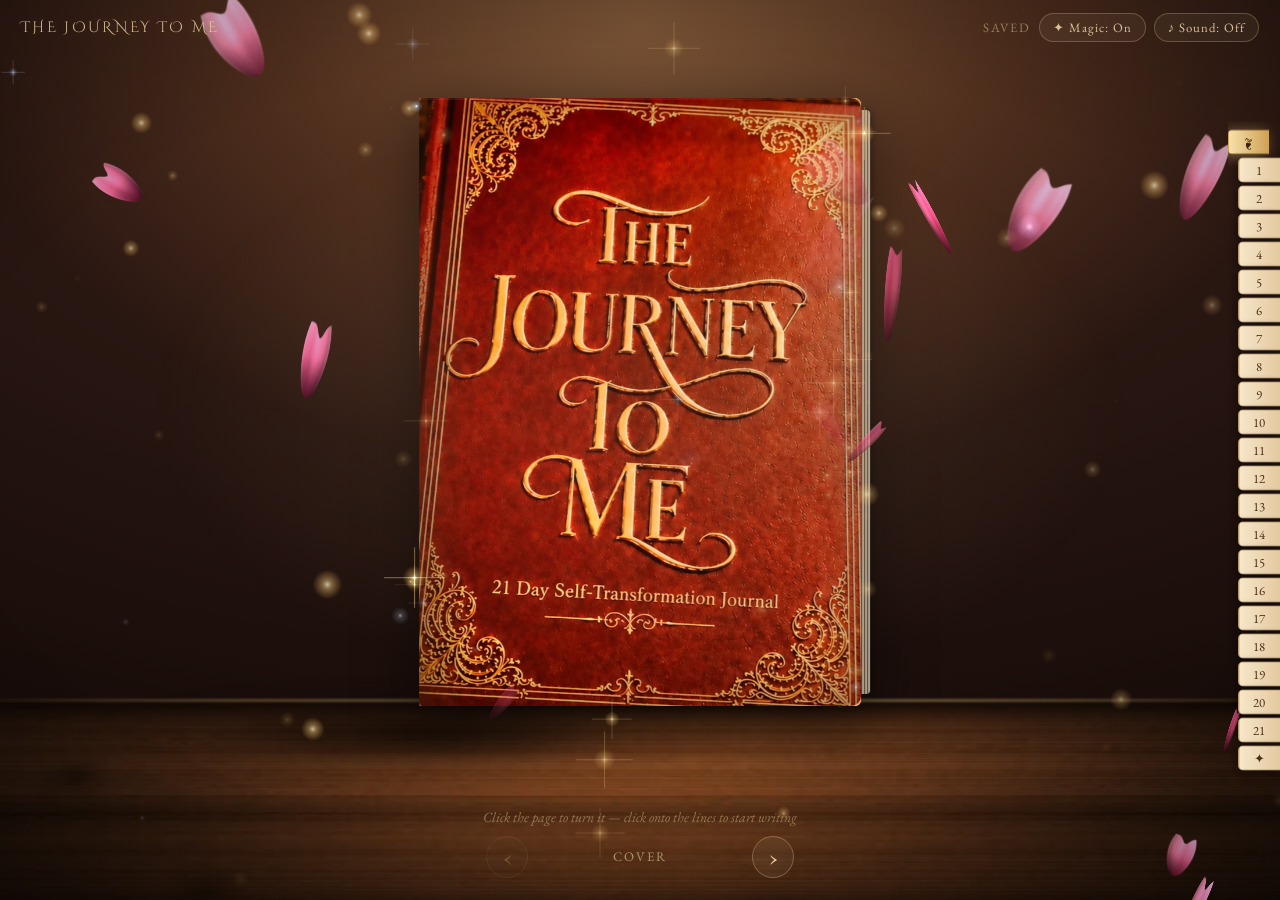
==== commit 2cf9387a: "The book now sits on a candlelit wooden table, with big rose petals - cover: levelled, evenly lit an" ====
--- a/index.html
+++ b/index.html
@@ -19,6 +19,12 @@
 </head>
 <body>
 
+<div class="room" aria-hidden="true">
+  <div class="candle-glow"></div>
+  <div class="table"></div>
+  <div class="table-edge"></div>
+</div>
+
 <canvas id="fx" aria-hidden="true"></canvas>
 <div class="vignette" aria-hidden="true"></div>
 
@@ -33,6 +39,7 @@
 </header>
 
 <main class="stage" id="stage">
+  <div class="book-shadow" id="bookShadow" aria-hidden="true"></div>
   <div class="book" id="book">
     <div class="static-page static-left" aria-hidden="true"></div>
     <div class="static-page static-right" aria-hidden="true"></div>
@@ -60,6 +67,7 @@
 </div>
 
 <script src="content.js"></script>
+<script src="flowers.js"></script>
 <script src="journal.js"></script>
 </body>
 </html>
--- a/styles.css
+++ b/styles.css
@@ -35,6 +35,49 @@
   -webkit-tap-highlight-color:transparent;
 }
 
+/* ---------- the room the book sits in ---------- */
+
+/* The table's top edge is pinned to the book's own bottom edge, so the book
+   rests on it at every screen size instead of floating. */
+.room{ position:fixed; inset:0; z-index:1; pointer-events:none; overflow:hidden; }
+
+.candle-glow{
+  position:absolute; left:50%; top:calc(50% - var(--lift, 0px) / 2 - var(--ph) * 0.62);
+  width:min(150vw, calc(var(--pw) * 5.4)); aspect-ratio:1.5;
+  transform:translate(-50%, -50%);
+  background:radial-gradient(closest-side,
+    rgba(255,196,116,.30) 0%, rgba(255,166,80,.14) 38%, rgba(255,140,60,0) 72%);
+  animation:candle 7s ease-in-out infinite;
+}
+@keyframes candle{
+  0%,100%{ opacity:.86; transform:translate(-50%,-50%) scale(1); }
+  37%    { opacity:1;   transform:translate(-50.6%,-50%) scale(1.045); }
+  61%    { opacity:.78; transform:translate(-49.5%,-50%) scale(.985); }
+}
+
+.table{
+  position:absolute; left:-6%; right:-6%;
+  top:calc(50% - var(--lift, 0px) / 2 + var(--ph) / 2 - 6px);
+  bottom:-4%;
+  background:#2b170e url("assets/table.webp") center top/cover no-repeat;
+}
+/* the far edge of the table melts into the dark of the room */
+.table::before{
+  content:''; position:absolute; inset:0;
+  background:linear-gradient(to bottom,
+    rgba(14,7,4,.92) 0%, rgba(14,7,4,.34) 9%, rgba(14,7,4,0) 26%,
+    rgba(10,5,3,.30) 74%, rgba(8,4,2,.72) 100%);
+}
+/* a thin lit lip where the table meets the dark, so it reads as a surface */
+.table-edge{
+  position:absolute; left:-6%; right:-6%;
+  top:calc(50% - var(--lift, 0px) / 2 + var(--ph) / 2 - 7px); height:3px;
+  background:linear-gradient(to right,
+    rgba(255,190,120,0) 0%, rgba(255,196,126,.30) 22%,
+    rgba(255,214,150,.50) 50%, rgba(255,196,126,.30) 78%, rgba(255,190,120,0) 100%);
+  filter:blur(1.2px);
+}
+
 /* ---------- ambient ---------- */
 
 #fx{ position:fixed; inset:0; width:100%; height:100%; z-index:5; pointer-events:none; }
@@ -87,6 +130,7 @@
 .stage{
   position:absolute; inset:0;
   display:flex; align-items:center; justify-content:center;
+  padding-bottom:var(--lift, 0px);
   perspective:2600px; perspective-origin:50% 46%;
   z-index:3; overflow:hidden;
 }
@@ -98,8 +142,21 @@
   height:var(--ph);
   transform-style:preserve-3d;
   transition:transform var(--flip) cubic-bezier(.42,.02,.24,1);
-  filter:drop-shadow(0 38px 46px rgba(0,0,0,.62));
-}
+  filter:drop-shadow(0 22px 30px rgba(0,0,0,.55));
+}
+
+/* the pool of shadow the book casts onto the table; --pan follows the book */
+.book-shadow{
+  position:absolute; left:50%; z-index:0; pointer-events:none;
+  top:calc(50% - var(--lift, 0px) / 2 + var(--ph) / 2 - 22px);
+  width:calc(var(--pw) * 2.35); height:calc(var(--ph) * 0.16);
+  transform:translateX(calc(-50% + var(--pan, 0px)));
+  transition:transform var(--flip) cubic-bezier(.42,.02,.24,1), width .3s ease;
+  background:radial-gradient(closest-side ellipse,
+    rgba(6,3,2,.80) 0%, rgba(6,3,2,.48) 38%, rgba(6,3,2,.16) 64%, rgba(6,3,2,0) 100%);
+  filter:blur(7px);
+}
+.book-shadow.narrow{ width:calc(var(--pw) * 1.5); }
 
 .static-page{
   position:absolute; top:0; width:var(--pw); height:var(--ph);
@@ -210,10 +267,10 @@
 /* Pages carrying the ornate border must clear it — and the corner flourishes
    reach much further in than the rules do, so the top and bottom need more
    room than the sides. */
-.face.framed .page-inner{ padding:13% 9% 11.5%; }
+.face.framed .page-inner{ padding:11% 8.5% 10%; }
 .face.framed.front .page-inner{ padding-left:11%; }
 .face.framed.back  .page-inner{ padding-right:11%; }
-.face.framed .script-title{ font-size:clamp(1.35rem, 3.1vh, 2.1rem); }
+.face.framed .script-title{ font-size:clamp(1.2rem, 2.7vh, 1.8rem); margin-bottom:.6rem; }
 
 .script-title{
   font-family:'Pinyon Script', cursive;
@@ -226,12 +283,12 @@
 }
 .script-title.small{ font-size:clamp(1.35rem, 3vh, 2.05rem); margin-bottom:.7rem; }
 
-p{ margin:0 0 .85em; }
+p{ margin:0 0 .72em; }
 
 .scroller{
   flex:1; overflow-y:auto;
-  font-size:clamp(.9rem, 1.85vh, 1.15rem);
-  line-height:1.62;
+  font-size:clamp(.8rem, 1.56vh, 1.02rem);
+  line-height:1.52;
   padding-right:.3rem;
   scrollbar-width:thin;
   scrollbar-color:rgba(140,96,40,.4) transparent;
@@ -274,14 +331,14 @@
 .face.back .page-inner.prompt{ padding-right:clamp(1.2rem, 3vw, 2rem); }
 
 .day-flower{
-  position:absolute; left:1.5%; top:1.5%;
-  height:97%; width:auto; max-width:26%;
-  object-fit:contain; object-position:top left;
+  /* left/top/width/height come from FLOWER_BOX, in page fractions */
+  position:absolute;
+  object-fit:fill;
   pointer-events:none;
   filter:drop-shadow(3px 4px 5px rgba(60,34,12,.32));
 }
 .prompt-body{
-  margin-left:27%;
+  margin-left:var(--text-left, 27%);
   flex:1; overflow-y:auto;
   scrollbar-width:thin; scrollbar-color:rgba(140,96,40,.4) transparent;
 }
@@ -295,7 +352,7 @@
 }
 .day-title{
   font-family:'Pinyon Script', cursive; font-weight:400;
-  font-size:clamp(1.35rem, 3.1vh, 2.1rem);
+  font-size:clamp(1.15rem, 2.7vh, 1.85rem);
   line-height:1.15; text-align:center;
   color:#2b1c10; margin:0 0 .8rem;
 }
@@ -518,8 +575,6 @@
 body.single .tab.active{ transform:translateY(-1px); min-width:34px; background:linear-gradient(to top, var(--gold), var(--gold-1)); }
 body.single .hint{ display:none; }
 body.single .controls{ bottom:.8rem; }
-body.single .day-flower{ max-width:22%; }
-body.single .prompt-body{ margin-left:24%; }
 
 @media (max-width:900px){
   .topbar{ padding:.5rem .65rem; }
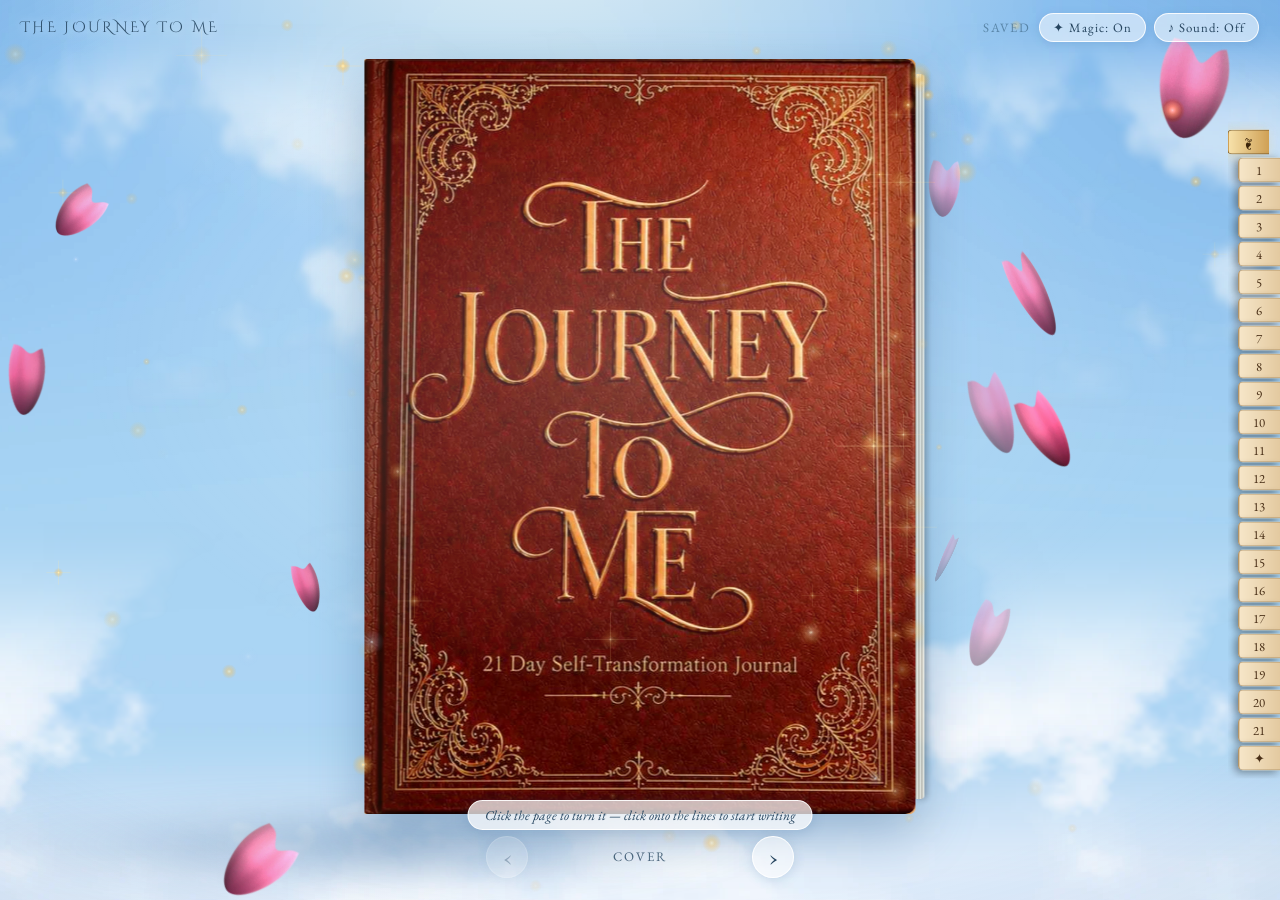
==== commit 7f528806: "The journal in a light blue sky, with the client's straight-on cover Her notes on the illustrated ve" ====
--- a/index.html
+++ b/index.html
@@ -5,7 +5,7 @@
 <meta name="viewport" content="width=device-width, initial-scale=1, viewport-fit=cover, maximum-scale=1">
 <title>The Journey to Me — 21 Day Self-Transformation Journal</title>
 <meta name="description" content="The Journey to Me: a 21 day self-transformation journal you can write in, keep, and carry with you.">
-<meta name="theme-color" content="#2a1410">
+<meta name="theme-color" content="#a8d2f5">
 <meta name="apple-mobile-web-app-capable" content="yes">
 <meta name="apple-mobile-web-app-status-bar-style" content="black-translucent">
 <meta name="apple-mobile-web-app-title" content="Journey to Me">
@@ -20,9 +20,10 @@
 <body>
 
 <div class="room" aria-hidden="true">
-  <div class="candle-glow"></div>
-  <div class="table"></div>
-  <div class="table-edge"></div>
+  <div class="sky"></div>
+  <div class="sun-glow"></div>
+  <div class="cloud-far"></div>
+  <div class="cloud-near"></div>
 </div>
 
 <canvas id="fx" aria-hidden="true"></canvas>
@@ -67,7 +68,6 @@
 </div>
 
 <script src="content.js"></script>
-<script src="flowers.js"></script>
 <script src="journal.js"></script>
 </body>
 </html>
--- a/styles.css
+++ b/styles.css
@@ -14,8 +14,13 @@
   --gold-1:     #f7e2ab;
   --gold:       #cfa055;
   --gold-deep:  #8a6323;
-  --room-1:     #2a1712;
-  --room-2:     #120907;
+  --sky-high:   #76b0e8;
+  --sky-low:    #b0d6f4;
+  --sky-ink:    #26455f;   /* chrome text, dark enough to read on white cloud */
+  --sky-ink-2:  #46708f;
+
+  --margin-x: 16.7%;   /* one inch on a six-inch page */
+  --margin-y: 12.2%;
 
   --pw: 380px;
   --ph: 540px;
@@ -29,64 +34,67 @@
   margin:0;
   font-family:'EB Garamond', Georgia, 'Times New Roman', serif;
   color:var(--ink);
-  background:radial-gradient(120% 90% at 50% 8%, #3d211a 0%, var(--room-1) 42%, var(--room-2) 100%);
+  background:linear-gradient(to bottom, var(--sky-high) 0%, #a8d2f5 52%, var(--sky-low) 100%);
   overflow:hidden;
   -webkit-font-smoothing:antialiased;
   -webkit-tap-highlight-color:transparent;
 }
 
-/* ---------- the room the book sits in ---------- */
-
-/* The table's top edge is pinned to the book's own bottom edge, so the book
-   rests on it at every screen size instead of floating. */
+/* ---------- the sky the book sits in ----------
+
+   Three layers: a graded sky plate, a thin high layer that drifts across it,
+   and the bank the book rests on, whose top edge is pinned to the book's own
+   bottom edge so it never floats free of it at any screen size.
+
+   Both cloud textures tile exactly left-to-right (they are generated on a
+   lattice indexed modulo its own width), so the drift can be a plain
+   background-position animation with no seam and no reset jump. */
+
 .room{ position:fixed; inset:0; z-index:1; pointer-events:none; overflow:hidden; }
 
-.candle-glow{
-  position:absolute; left:50%; top:calc(50% - var(--lift, 0px) / 2 - var(--ph) * 0.62);
-  width:min(150vw, calc(var(--pw) * 5.4)); aspect-ratio:1.5;
+.sky{
+  position:absolute; inset:0;
+  background:url("assets/sky.webp") center center/cover no-repeat;
+}
+
+.sun-glow{
+  position:absolute; left:42%; top:-14%;
+  width:min(170vw, 1500px); aspect-ratio:1.35;
   transform:translate(-50%, -50%);
   background:radial-gradient(closest-side,
-    rgba(255,196,116,.30) 0%, rgba(255,166,80,.14) 38%, rgba(255,140,60,0) 72%);
-  animation:candle 7s ease-in-out infinite;
-}
-@keyframes candle{
-  0%,100%{ opacity:.86; transform:translate(-50%,-50%) scale(1); }
-  37%    { opacity:1;   transform:translate(-50.6%,-50%) scale(1.045); }
-  61%    { opacity:.78; transform:translate(-49.5%,-50%) scale(.985); }
-}
-
-.table{
-  position:absolute; left:-6%; right:-6%;
-  top:calc(50% - var(--lift, 0px) / 2 + var(--ph) / 2 - 6px);
-  bottom:-4%;
-  background:#2b170e url("assets/table.webp") center top/cover no-repeat;
-}
-/* the far edge of the table melts into the dark of the room */
-.table::before{
-  content:''; position:absolute; inset:0;
-  background:linear-gradient(to bottom,
-    rgba(14,7,4,.92) 0%, rgba(14,7,4,.34) 9%, rgba(14,7,4,0) 26%,
-    rgba(10,5,3,.30) 74%, rgba(8,4,2,.72) 100%);
-}
-/* a thin lit lip where the table meets the dark, so it reads as a surface */
-.table-edge{
-  position:absolute; left:-6%; right:-6%;
-  top:calc(50% - var(--lift, 0px) / 2 + var(--ph) / 2 - 7px); height:3px;
-  background:linear-gradient(to right,
-    rgba(255,190,120,0) 0%, rgba(255,196,126,.30) 22%,
-    rgba(255,214,150,.50) 50%, rgba(255,196,126,.30) 78%, rgba(255,190,120,0) 100%);
-  filter:blur(1.2px);
-}
+    rgba(255,253,245,.75) 0%, rgba(255,250,232,.34) 34%, rgba(255,248,226,0) 72%);
+}
+
+.cloud-far{
+  position:absolute; left:0; right:0; top:2%; height:44%;
+  background:url("assets/clouds-far.webp") repeat-x left center;
+  background-size:auto 100%;
+  opacity:.92;
+  animation:driftFar 260s linear infinite;
+}
+.cloud-near{
+  position:absolute; left:0; right:0;
+  top:calc(50% - var(--lift, 0px) / 2 + var(--ph) / 2 - var(--ph) * 0.42);
+  bottom:-2%;
+  background:url("assets/clouds-near.webp") repeat-x left bottom;
+  background-size:auto 100%;
+  animation:driftNear 420s linear infinite;
+}
+/* one texture width, so the loop lands exactly where it started */
+@keyframes driftFar { from{ background-position-x:0; } to{ background-position-x:-1600px; } }
+@keyframes driftNear{ from{ background-position-x:0; } to{ background-position-x:1600px; } }
 
 /* ---------- ambient ---------- */
 
 #fx{ position:fixed; inset:0; width:100%; height:100%; z-index:5; pointer-events:none; }
 
+/* A dark vignette over a pale sky just looks like dirt on the lens. This one
+   deepens the blue at the corners instead of blackening them. */
 .vignette{
   position:fixed; inset:0; z-index:6; pointer-events:none;
   background:
-    radial-gradient(70% 60% at 50% 45%, rgba(255,214,150,.10) 0%, rgba(0,0,0,0) 55%),
-    radial-gradient(120% 100% at 50% 50%, rgba(0,0,0,0) 45%, rgba(0,0,0,.62) 100%);
+    radial-gradient(72% 62% at 50% 40%, rgba(255,255,255,.20) 0%, rgba(255,255,255,0) 60%),
+    radial-gradient(122% 104% at 50% 46%, rgba(72,136,196,0) 52%, rgba(58,116,176,.30) 100%);
 }
 
 /* ---------- chrome ---------- */
@@ -101,29 +109,30 @@
 .brand{
   font-family:'Cinzel Decorative', serif;
   font-size:.92rem; letter-spacing:.16em; text-transform:uppercase;
-  color:#e6cfa4; opacity:.85; white-space:nowrap;
-  text-shadow:0 0 18px rgba(230,190,120,.35);
+  color:var(--sky-ink); opacity:.9; white-space:nowrap;
+  text-shadow:0 1px 10px rgba(255,255,255,.85);
 }
 .tools{ display:flex; align-items:center; gap:.5rem; pointer-events:auto; flex-wrap:wrap; justify-content:flex-end; }
 
 .save-state{
   font-size:.8rem; letter-spacing:.14em; text-transform:uppercase;
-  color:#cbb489; opacity:.6; transition:opacity .4s ease, color .4s ease;
-}
-.save-state.flash{ opacity:1; color:var(--gold-1); }
+  color:var(--sky-ink-2); opacity:.75; transition:opacity .4s ease, color .4s ease;
+}
+.save-state.flash{ opacity:1; color:#1d5f8f; }
 
 .tool-btn{
   font-family:inherit; font-size:.8rem; letter-spacing:.08em;
-  color:#d8c096;
-  background:rgba(255,238,200,.05);
-  border:1px solid rgba(226,196,140,.28);
+  color:var(--sky-ink);
+  background:rgba(255,255,255,.52);
+  border:1px solid rgba(255,255,255,.85);
   border-radius:999px;
   padding:.32rem .8rem; cursor:pointer;
   white-space:nowrap;
+  box-shadow:0 2px 10px rgba(60,110,160,.18);
   transition:background .25s ease, border-color .25s ease, color .25s ease;
 }
-.tool-btn:hover{ background:rgba(255,238,200,.12); border-color:rgba(226,196,140,.55); color:var(--gold-1); }
-.tool-btn.install{ color:var(--gold-1); border-color:rgba(226,196,140,.6); background:rgba(207,160,85,.16); }
+.tool-btn:hover{ background:rgba(255,255,255,.82); border-color:#fff; color:#123f60; }
+.tool-btn.install{ color:#123f60; border-color:#fff; background:rgba(255,255,255,.78); }
 
 /* ---------- stage and book ---------- */
 
@@ -142,19 +151,20 @@
   height:var(--ph);
   transform-style:preserve-3d;
   transition:transform var(--flip) cubic-bezier(.42,.02,.24,1);
-  filter:drop-shadow(0 22px 30px rgba(0,0,0,.55));
-}
-
-/* the pool of shadow the book casts onto the table; --pan follows the book */
+  filter:drop-shadow(0 18px 26px rgba(40,86,132,.34));
+}
+
+/* the shadow the book lays into the cloud below it; --pan follows the book.
+   Cloud takes a soft blue shadow, not the near-black a wooden table took. */
 .book-shadow{
   position:absolute; left:50%; z-index:0; pointer-events:none;
-  top:calc(50% - var(--lift, 0px) / 2 + var(--ph) / 2 - 22px);
-  width:calc(var(--pw) * 2.35); height:calc(var(--ph) * 0.16);
+  top:calc(50% - var(--lift, 0px) / 2 + var(--ph) / 2 - 26px);
+  width:calc(var(--pw) * 2.35); height:calc(var(--ph) * 0.15);
   transform:translateX(calc(-50% + var(--pan, 0px)));
   transition:transform var(--flip) cubic-bezier(.42,.02,.24,1), width .3s ease;
   background:radial-gradient(closest-side ellipse,
-    rgba(6,3,2,.80) 0%, rgba(6,3,2,.48) 38%, rgba(6,3,2,.16) 64%, rgba(6,3,2,0) 100%);
-  filter:blur(7px);
+    rgba(70,120,170,.42) 0%, rgba(70,120,170,.24) 40%, rgba(70,120,170,.08) 66%, rgba(70,120,170,0) 100%);
+  filter:blur(11px);
 }
 .book-shadow.narrow{ width:calc(var(--pw) * 1.5); }
 
@@ -255,21 +265,18 @@
 
 /* ---------- page content ---------- */
 
+/* The client asked for at least an inch of margin on every side. The printed
+   page is 701 x 960 in her photograph; taking it as a 6 inch wide book, an inch
+   is 16.7% of the width and 12.2% of the height. Every page carries the same
+   margin so facing pages line up. */
 .page-inner{
   position:relative; z-index:4; flex:1;
   display:flex; flex-direction:column;
-  padding:clamp(1.5rem, 4vh, 2.5rem) clamp(1.4rem, 3.2vw, 2.3rem) clamp(1.6rem, 4vh, 2.4rem);
-}
-.face.front .page-inner{ padding-left:clamp(2rem, 4.4vw, 3rem); }
-.face.back  .page-inner{ padding-right:clamp(2rem, 4.4vw, 3rem); }
+  padding:var(--margin-y) var(--margin-x);
+}
 .page-inner.centred{ align-items:center; justify-content:center; text-align:center; }
 
-/* Pages carrying the ornate border must clear it — and the corner flourishes
-   reach much further in than the rules do, so the top and bottom need more
-   room than the sides. */
-.face.framed .page-inner{ padding:11% 8.5% 10%; }
-.face.framed.front .page-inner{ padding-left:11%; }
-.face.framed.back  .page-inner{ padding-right:11%; }
+.face.framed .page-inner{ justify-content:center; }
 .face.framed .script-title{ font-size:clamp(1.2rem, 2.7vh, 1.8rem); margin-bottom:.6rem; }
 
 .script-title{
@@ -326,51 +333,44 @@
 .toc-link em{ font-style:italic; font-weight:600; }
 .toc-link:hover{ background:rgba(207,160,85,.22); color:#2b1608; }
 
-/* ---- a day's prompt page ---- */
-.page-inner.prompt{ padding-left:0; padding-right:clamp(1.2rem, 3vw, 2rem); }
-.face.back .page-inner.prompt{ padding-right:clamp(1.2rem, 3vw, 2rem); }
-
-.day-flower{
-  /* left/top/width/height come from FLOWER_BOX, in page fractions */
-  position:absolute;
-  object-fit:fill;
-  pointer-events:none;
-  filter:drop-shadow(3px 4px 5px rgba(60,34,12,.32));
-}
+/* ---- a day's prompt page ----
+   Every daily inspiration now sits on a right-hand page, centred between the
+   margins with nothing else on the page — the pressed flower that used to run
+   down the gutter has gone. */
+.page-inner.prompt{ justify-content:center; }
+
 .prompt-body{
-  margin-left:var(--text-left, 27%);
-  flex:1; overflow-y:auto;
-  scrollbar-width:thin; scrollbar-color:rgba(140,96,40,.4) transparent;
-}
-.prompt-body::-webkit-scrollbar{ width:5px; }
-.prompt-body::-webkit-scrollbar-thumb{ background:rgba(140,96,40,.4); border-radius:99px; }
+  flex:0 1 auto; overflow:hidden;
+  text-align:center;
+}
 
 .day-no{
   font-family:'Pinyon Script', cursive;
   font-size:clamp(1rem, 2.1vh, 1.35rem);
-  text-align:center; color:#3a2614; margin-bottom:.1rem;
+  color:#3a2614; margin-bottom:.1rem;
 }
 .day-title{
   font-family:'Pinyon Script', cursive; font-weight:400;
   font-size:clamp(1.15rem, 2.7vh, 1.85rem);
-  line-height:1.15; text-align:center;
+  line-height:1.15;
   color:#2b1c10; margin:0 0 .8rem;
 }
 .prompt-body p{
   font-size:clamp(.86rem, 1.78vh, 1.1rem);
   line-height:1.6;
 }
-.day-bullets{ margin:0 0 .85em; padding-left:1.1em; list-style:none; }
+/* Centred text and a hanging bullet do not agree, so the marker goes inline
+   and the item stays centred with the rest of the page. */
+.day-bullets{ margin:0 0 .85em; padding:0; list-style:none; }
 .day-bullets li{
-  position:relative; margin-bottom:.5em;
+  margin-bottom:.5em;
   font-size:clamp(.86rem, 1.78vh, 1.1rem); line-height:1.6;
 }
-.day-bullets li::before{ content:'◆'; position:absolute; left:-1.1em; font-size:.72em; top:.25em; color:#4a3218; }
+.day-bullets li::before{ content:'◆\00a0\00a0'; font-size:.72em; color:#4a3218; vertical-align:.1em; }
 .day-note{ font-style:italic; font-size:clamp(.78rem, 1.6vh, .98rem) !important; }
 .day-cue{ margin-top:1em; font-size:clamp(.84rem, 1.7vh, 1.05rem) !important; }
 
 /* ---- a writing page ---- */
-.page-inner.write{ padding-top:clamp(1.1rem, 3vh, 1.8rem); }
 .write-head{
   font-family:'Pinyon Script', cursive;
   font-size:clamp(1.05rem, 2.3vh, 1.5rem);
@@ -508,25 +508,34 @@
   width:42px; height:42px;
   display:flex; align-items:center; justify-content:center;
   font-size:1.5rem; line-height:1; font-family:'EB Garamond', serif;
-  color:#e9cd9c;
-  background:rgba(255,238,200,.06);
-  border:1px solid rgba(226,196,140,.32);
+  color:var(--sky-ink);
+  background:rgba(255,255,255,.55);
+  border:1px solid rgba(255,255,255,.9);
   border-radius:50%; cursor:pointer;
+  box-shadow:0 2px 12px rgba(60,110,160,.2);
   transition:background .25s ease, color .25s ease, transform .2s ease;
 }
-.nav-btn:hover:not(:disabled){ background:rgba(255,238,200,.16); color:var(--gold-1); transform:translateY(-2px); }
-.nav-btn:disabled{ opacity:.25; cursor:default; }
+.nav-btn:hover:not(:disabled){ background:#fff; color:#123f60; transform:translateY(-2px); }
+.nav-btn:disabled{ opacity:.3; cursor:default; }
 .page-label{
   min-width:12rem; text-align:center;
   font-size:.82rem; letter-spacing:.16em; text-transform:uppercase;
-  color:#cbb489; opacity:.75;
-}
-
+  color:var(--sky-ink); opacity:.8;
+  text-shadow:0 1px 8px rgba(255,255,255,.8);
+}
+
+/* The book now fills nearly the whole stage, so this one-time hint sits over
+   the foot of it until the reader touches something. A pill keeps it legible
+   against paper as well as against sky. */
 .hint{
-  position:fixed; bottom:4.6rem; left:50%; transform:translateX(-50%);
+  position:fixed; bottom:4.4rem; left:50%; transform:translateX(-50%);
   z-index:21; margin:0;
-  font-style:italic; font-size:.88rem; color:#c6ab7e; opacity:.6;
-  text-align:center; padding:0 1rem; pointer-events:none;
+  font-style:italic; font-size:.84rem; color:var(--sky-ink);
+  background:rgba(255,255,255,.72);
+  border:1px solid rgba(255,255,255,.9);
+  border-radius:999px;
+  box-shadow:0 3px 14px rgba(60,110,160,.22);
+  text-align:center; padding:.3rem 1rem; pointer-events:none;
   transition:opacity .6s ease;
 }
 .hint.gone{ opacity:0; }
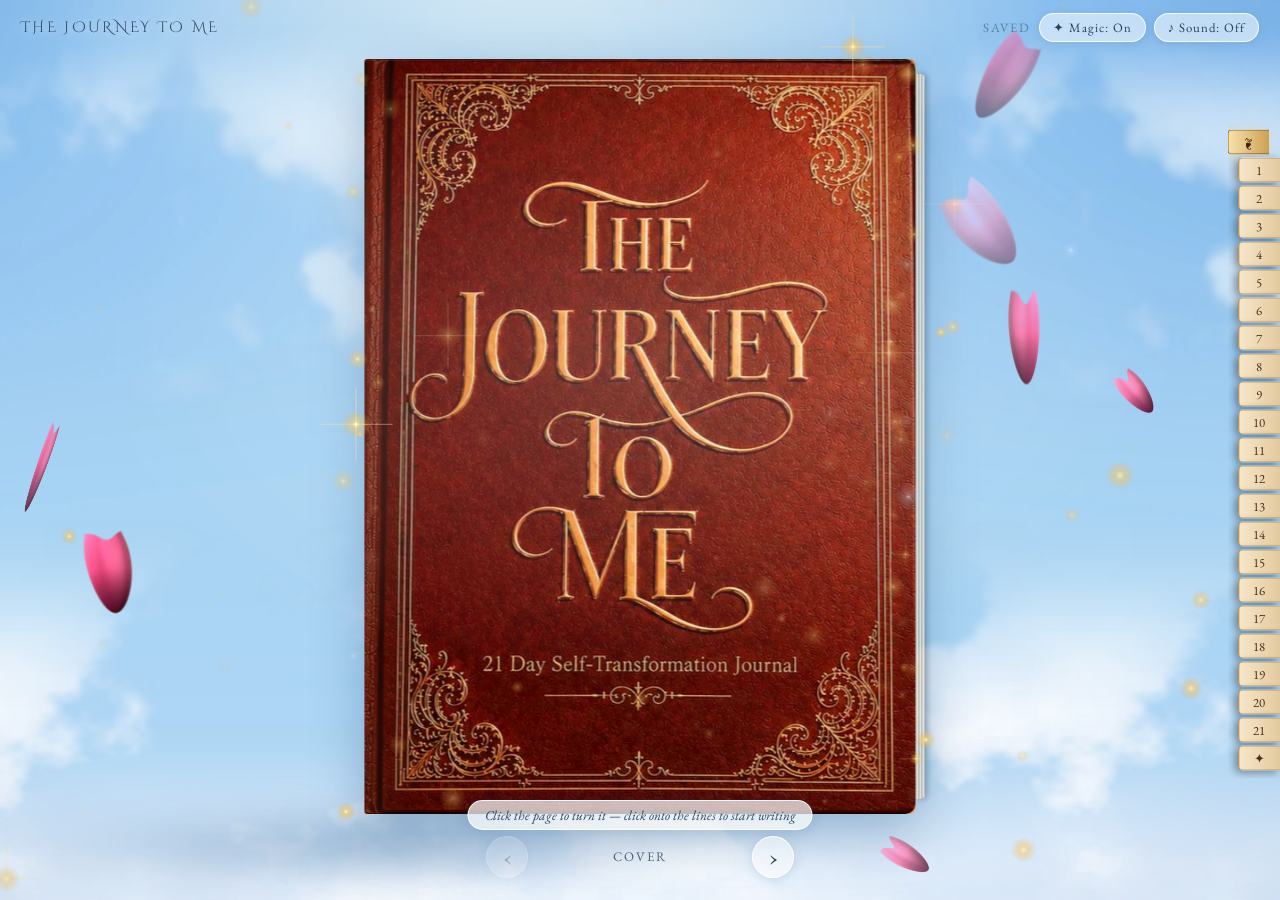
==== commit bbddb70e: "Catch a password-reset link that lands on the wrong page The client got the Redirect URL saved but n" ====
--- a/index.html
+++ b/index.html
@@ -16,6 +16,25 @@
 <link rel="preconnect" href="https://fonts.gstatic.com" crossorigin>
 <link href="https://fonts.googleapis.com/css2?family=Cinzel+Decorative:wght@400;700&family=EB+Garamond:ital,wght@0,400;0,500;0,600;1,400&family=Pinyon+Script&display=swap" rel="stylesheet">
 <link rel="stylesheet" href="styles.css">
+<script>
+/* Catch a password-reset link that landed on the wrong page.
+
+   Supabase sends people back to the address in `redirect_to`, but ONLY if that
+   address is on its allow-list — otherwise it quietly falls back to the
+   project's Site URL, with no error anywhere. If that Site URL is the root of
+   this site, a reset token arrives here, on the storybook version, which knows
+   nothing about accounts, and the reader is simply stuck.
+
+   So: if a recovery token turns up here, hand it on to the journal that can use
+   it, fragment intact. Runs before anything else on the page, and does nothing
+   at all in the normal case. */
+(function () {
+  var h = location.hash || '';
+  if (h.indexOf('access_token=') !== -1 && h.indexOf('type=recovery') !== -1) {
+    location.replace('./3d/' + h);
+  }
+})();
+</script>
 </head>
 <body>
 
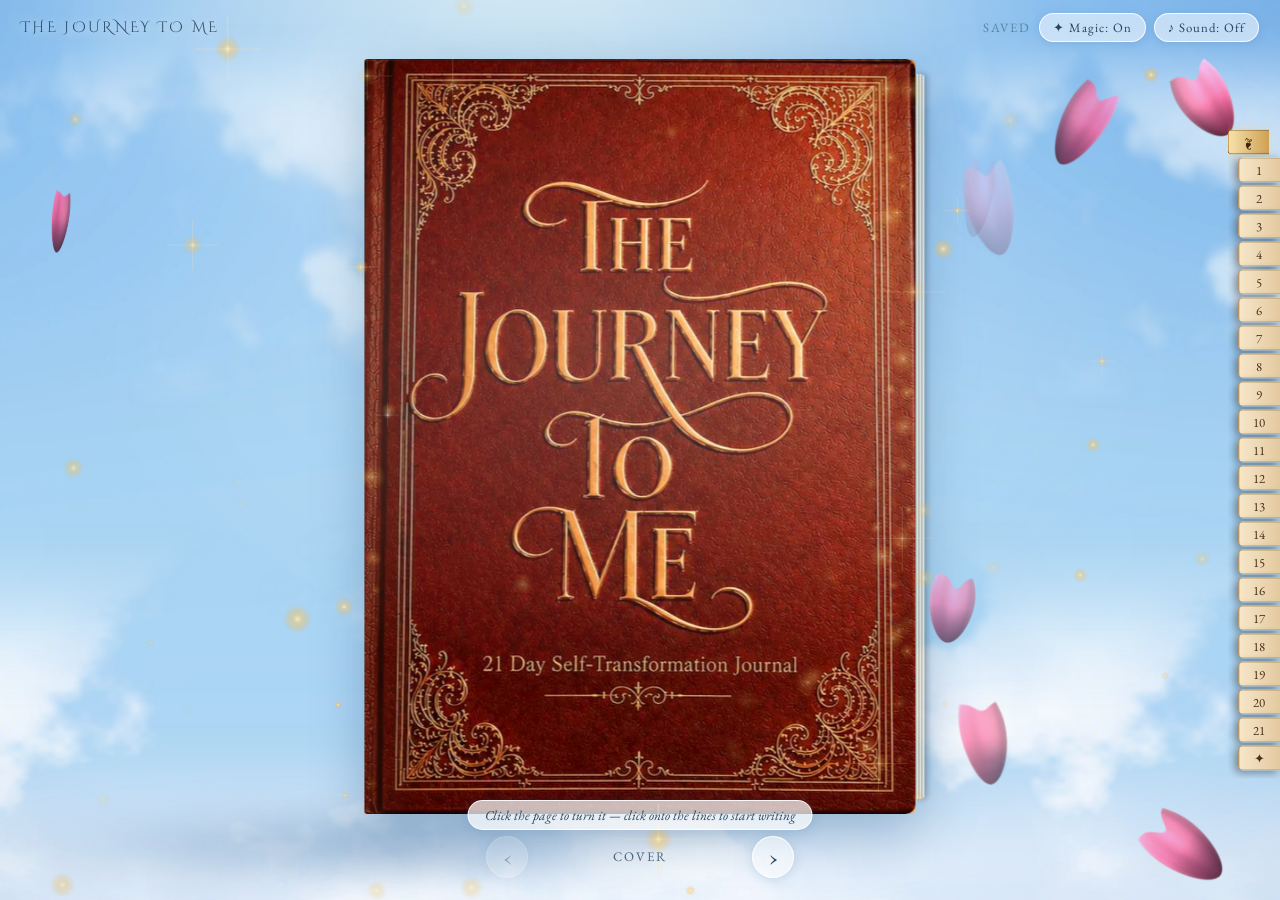
==== commit fbfb6610: "Say why a reset link did nothing, instead of showing a bare sign-in screen An expired or already-use" ====
--- a/index.html
+++ b/index.html
@@ -30,7 +30,9 @@
    at all in the normal case. */
 (function () {
   var h = location.hash || '';
-  if (h.indexOf('access_token=') !== -1 && h.indexOf('type=recovery') !== -1) {
+  var recovery = h.indexOf('access_token=') !== -1 && h.indexOf('type=recovery') !== -1;
+  var failed   = h.indexOf('error_description=') !== -1 || h.indexOf('error=') !== -1;
+  if (recovery || failed) {
     location.replace('./3d/' + h);
   }
 })();
